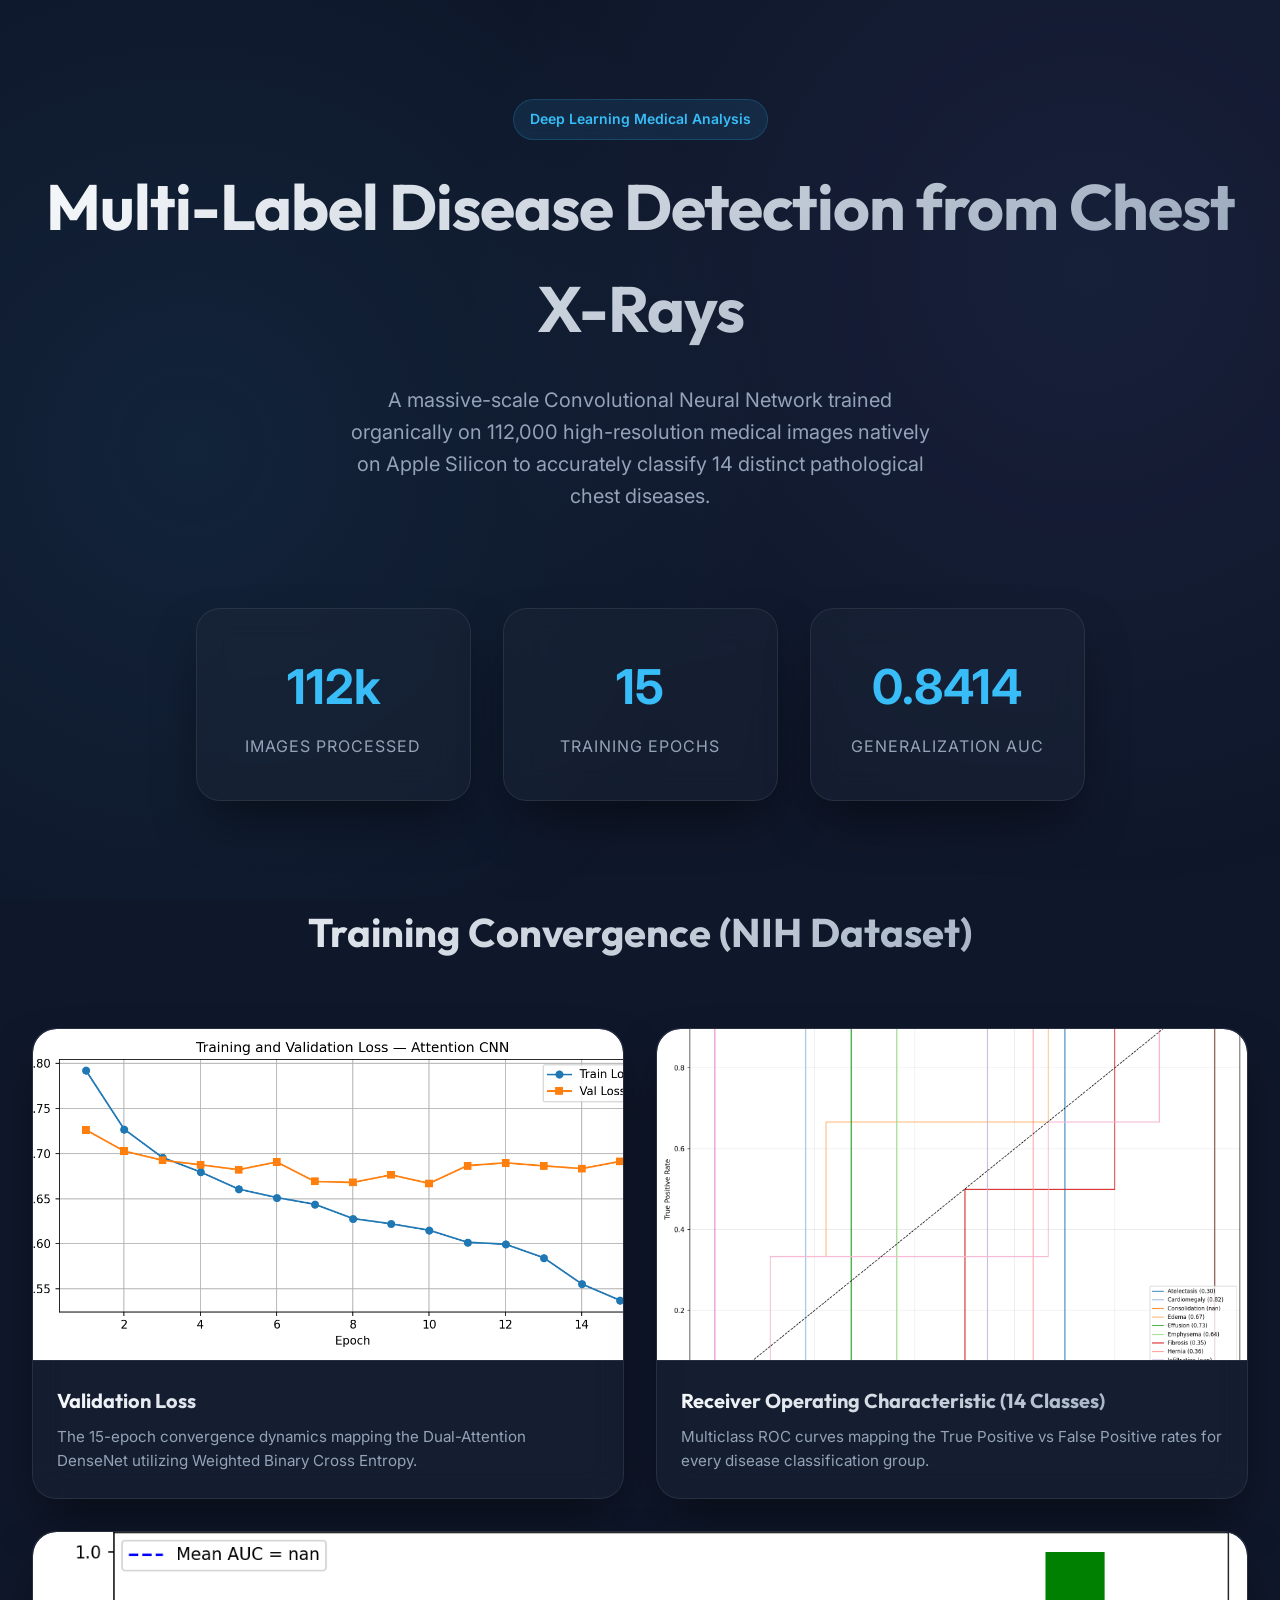
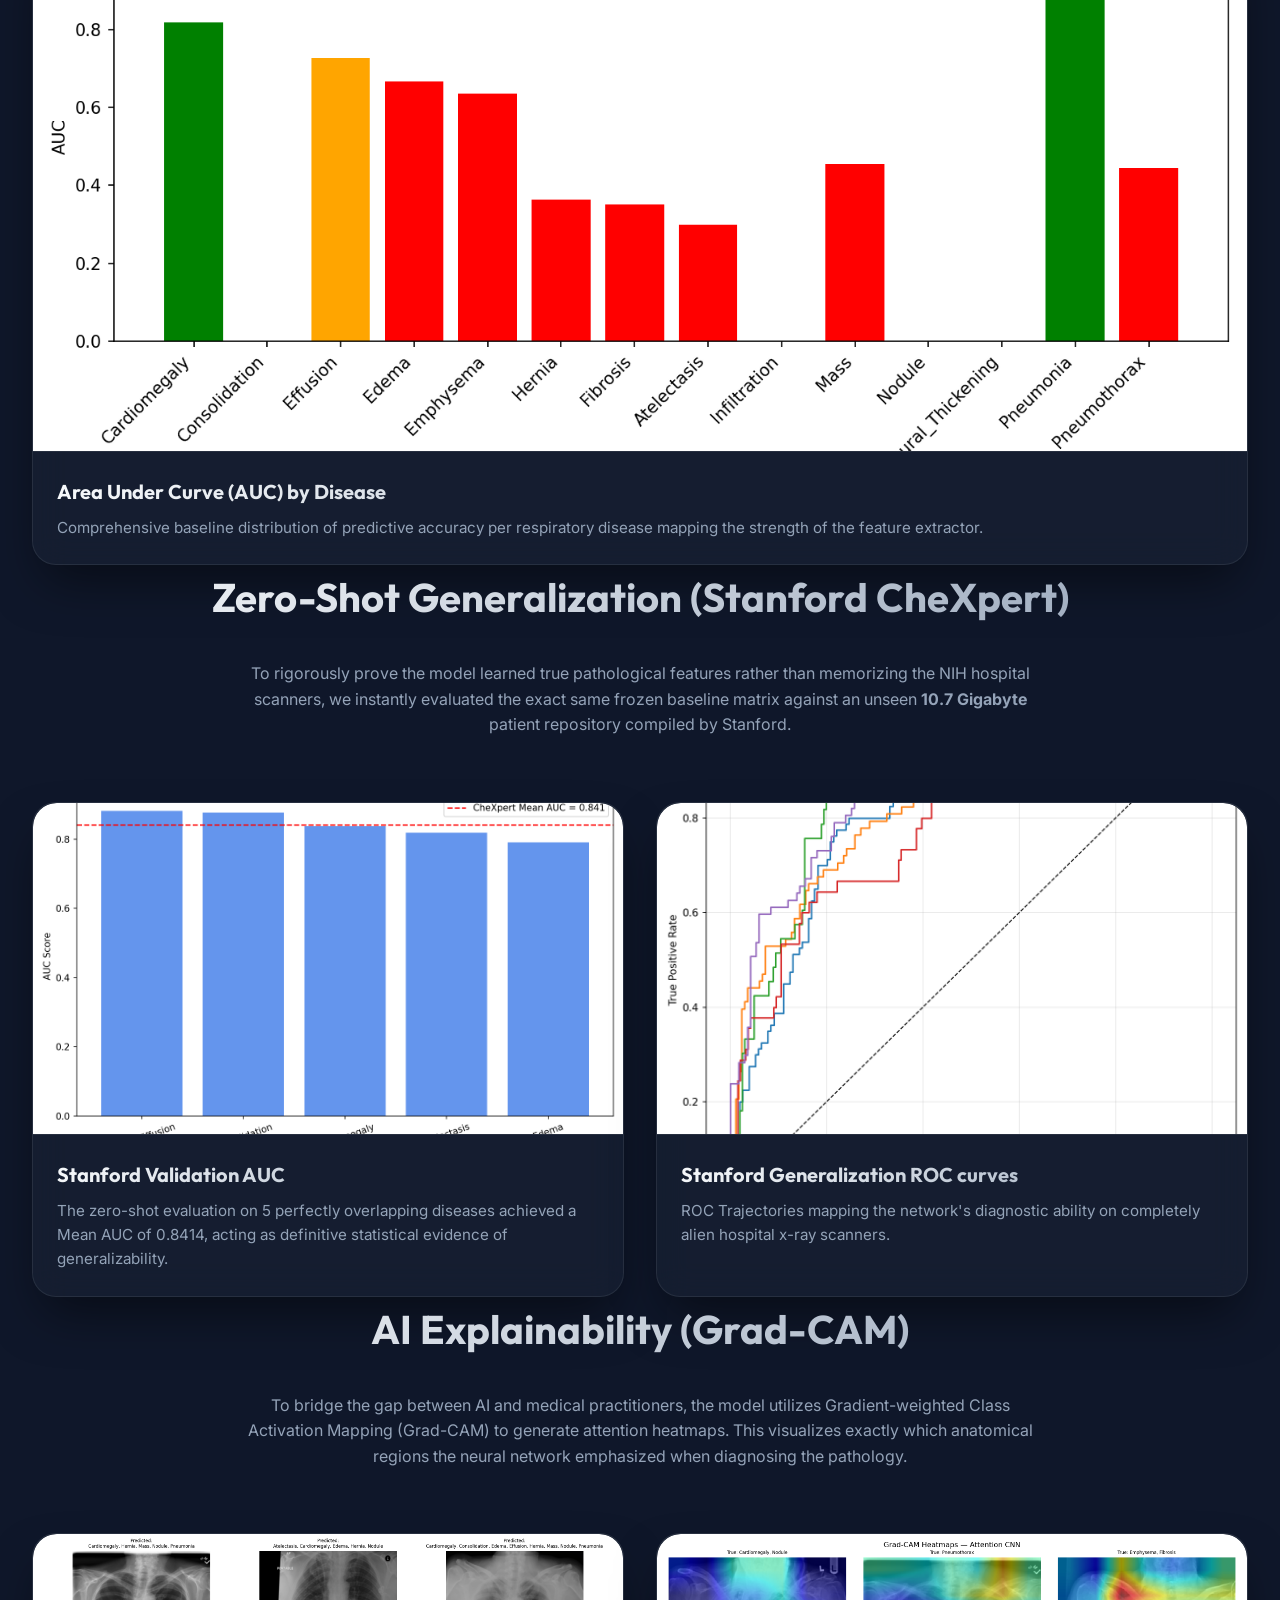
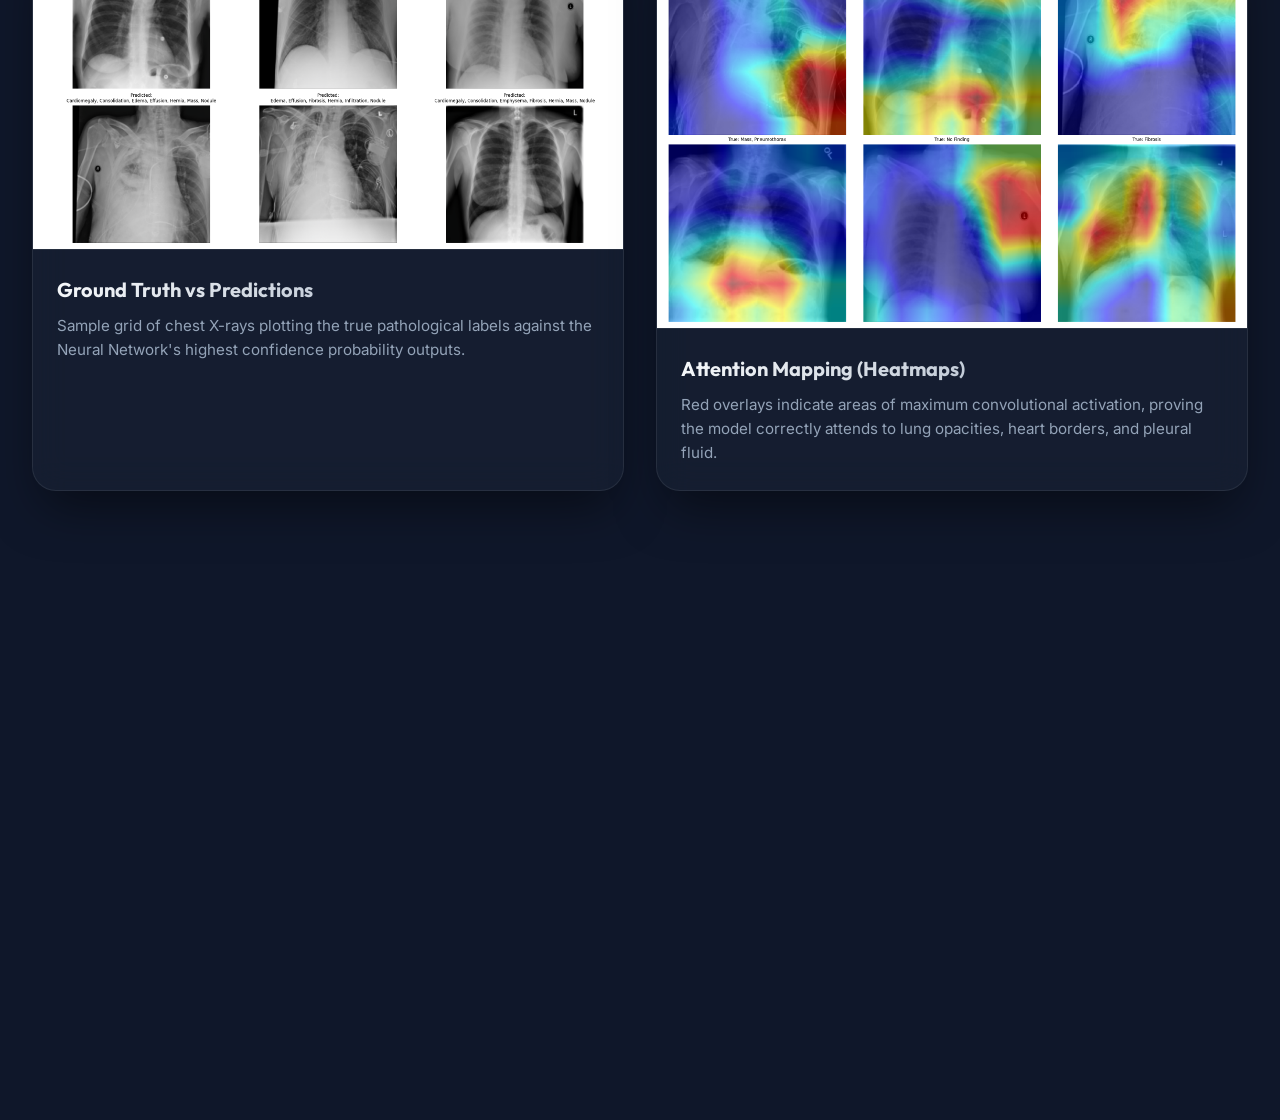
==== index.html @ 3bde99b2 "Deploy: Flask Backend with Dynamic Attention Guided Grad-CAM UI" ====
<!DOCTYPE html>
<html lang="en">
<head>
    <meta charset="UTF-8">
    <meta name="viewport" content="width=device-width, initial-scale=1.0">
    <title>Multi-Label Disease Detection</title>
    <link href="https://fonts.googleapis.com/css2?family=Inter:wght@400;500;600&family=Outfit:wght@400;700;800&display=swap" rel="stylesheet">
    <link rel="stylesheet" href="styles.css">
</head>
<body>
    <div class="bg-mesh"></div>

    <header class="container reveal">
        <div class="badge">Deep Learning Medical Analysis</div>
        <h1>Multi-Label Disease Detection from Chest X-Rays</h1>
        <p>A massive-scale Convolutional Neural Network trained organically on 112,000 high-resolution medical images natively on Apple Silicon to accurately classify 14 distinct pathological chest diseases.</p>
        
        <div class="grid cols-3" style="margin-top: 3rem;">
            <div class="glass-card stat-box reveal header-card">
                <div class="stat-value">112k</div>
                <div class="stat-label">Images Processed</div>
            </div>
            <div class="glass-card stat-box reveal header-card">
                <div class="stat-value">15</div>
                <div class="stat-label">Training Epochs</div>
            </div>
            <div class="glass-card stat-box reveal header-card">
                <div class="stat-value">0.8414</div>
                <div class="stat-label">Generalization AUC</div>
            </div>
        </div>
    </header>

    <section class="container" id="metrics">
        <h2 class="section-title reveal">Training Convergence (NIH Dataset)</h2>
        <div class="grid cols-2">
            <div class="glass-card visual-card reveal">
                <img src="assets/training_curve.png" alt="Training Curve" class="visual-image">
                <div class="visual-info">
                    <h3>Validation Loss</h3>
                    <p>The 15-epoch convergence dynamics mapping the Dual-Attention DenseNet utilizing Weighted Binary Cross Entropy.</p>
                </div>
            </div>
            <div class="glass-card visual-card reveal">
                <img src="assets/roc_curves.png" alt="ROC Curves" class="visual-image">
                <div class="visual-info">
                    <h3>Receiver Operating Characteristic (14 Classes)</h3>
                    <p>Multiclass ROC curves mapping the True Positive vs False Positive rates for every disease classification group.</p>
                </div>
            </div>
            <div class="glass-card visual-card reveal" style="grid-column: 1 / -1;">
                <img src="assets/auc_bar.png" alt="AUC Bar Chart" class="visual-image" style="aspect-ratio: 21/9;">
                <div class="visual-info">
                    <h3>Area Under Curve (AUC) by Disease</h3>
                    <p>Comprehensive baseline distribution of predictive accuracy per respiratory disease mapping the strength of the feature extractor.</p>
                </div>
            </div>
        </div>
    </section>

    <section class="container" id="generalization">
        <h2 class="section-title reveal">Zero-Shot Generalization (Stanford CheXpert)</h2>
        <p class="reveal" style="text-align: center; max-width: 800px; margin: -2rem auto 4rem; color: var(--text-secondary);">
            To rigorously prove the model learned true pathological features rather than memorizing the NIH hospital scanners, we instantly evaluated the exact same frozen baseline matrix against an unseen <strong>10.7 Gigabyte</strong> patient repository compiled by Stanford.
        </p>

        <div class="grid cols-2">
            <div class="glass-card visual-card reveal">
                <img src="assets/chexpert_generalization_auc.png" alt="CheXpert AUC" class="visual-image">
                <div class="visual-info">
                    <h3>Stanford Validation AUC</h3>
                    <p>The zero-shot evaluation on 5 perfectly overlapping diseases achieved a Mean AUC of 0.8414, acting as definitive statistical evidence of generalizability.</p>
                </div>
            </div>
            <div class="glass-card visual-card reveal">
                <img src="assets/chexpert_roc_curves.png" alt="CheXpert ROC" class="visual-image">
                <div class="visual-info">
                    <h3>Stanford Generalization ROC curves</h3>
                    <p>ROC Trajectories mapping the network's diagnostic ability on completely alien hospital x-ray scanners.</p>
                </div>
            </div>
        </div>
    </section>

    <section class="container" id="explainability">
        <h2 class="section-title reveal">AI Explainability (Grad-CAM)</h2>
        <p class="reveal" style="text-align: center; max-width: 800px; margin: -2rem auto 4rem; color: var(--text-secondary);">
            To bridge the gap between AI and medical practitioners, the model utilizes Gradient-weighted Class Activation Mapping (Grad-CAM) to generate attention heatmaps. This visualizes exactly which anatomical regions the neural network emphasized when diagnosing the pathology.
        </p>

        <div class="grid cols-2">
            <div class="glass-card visual-card tall reveal">
                <img src="assets/sample_predictions.png" alt="Sample Predictions" class="visual-image">
                <div class="visual-info">
                    <h3>Ground Truth vs Predictions</h3>
                    <p>Sample grid of chest X-rays plotting the true pathological labels against the Neural Network's highest confidence probability outputs.</p>
                </div>
            </div>
            <div class="glass-card visual-card tall reveal">
                <img src="assets/gradcam.png" alt="Grad-CAM Output" class="visual-image">
                <div class="visual-info">
                    <h3>Attention Mapping (Heatmaps)</h3>
                    <p>Red overlays indicate areas of maximum convolutional activation, proving the model correctly attends to lung opacities, heart borders, and pleural fluid.</p>
                </div>
            </div>
        </div>

        <div class="grid cols-1" style="margin-top: 2rem;">
            <div class="glass-card visual-card reveal" style="display: flex; flex-direction: column; align-items: center; padding: 2.5rem; text-align: center;">
                <h3 style="font-size: 1.5rem; margin-bottom: 1rem; color: var(--accent-blue);">Interactive: Dynamic AI Diagnosis</h3>
                <p style="color: var(--text-secondary); max-width: 600px; margin-bottom: 2rem;">Click below to securely pick a random unseen patient image from the chest X-ray repository and run an instant inference via the Dual Attention DenseNet architecture in the background.</p>
                
                <button id="generateBtn" style="background: linear-gradient(135deg, var(--accent-blue), var(--accent-purple)); color: white; border: none; padding: 1rem 2rem; font-size: 1.1rem; font-weight: 600; border-radius: 999px; cursor: pointer; transition: transform 0.2s, box-shadow 0.2s; box-shadow: 0 10px 25px -5px rgba(56, 189, 248, 0.4); margin-bottom: 2.5rem;">
                    Generate Random Grad-CAM
                </button>
                
                <div id="loadingIndicator" style="display: none; align-items: center; gap: 0.5rem; color: var(--accent-blue); margin-bottom: 2rem;">
                    <svg width="24" height="24" viewBox="0 0 24 24" fill="none" stroke="currentColor" stroke-width="2" stroke-linecap="round" stroke-linejoin="round" style="animation: spin 1s linear infinite;"><path d="M21 12a9 9 0 1 1-6.219-8.56"></path></svg>
                    <span>Running Neural Network Inference...</span>
                </div>

                <div id="dynamicResult" style="display: none; width: 100%; max-width: 500px;">
                    <img id="dynamicImage" src="" alt="Dynamically Generated Grad-CAM" class="visual-image" style="border-radius: 12px; border: 1px solid var(--card-border);">
                    <div style="margin-top: 1.5rem; background: rgba(0,0,0,0.2); padding: 1rem; border-radius: 12px; border: 1px solid var(--card-border);">
                        <p style="font-size: 0.9rem; color: var(--text-secondary); margin-bottom: 0.5rem;"><strong>True Pathologies:</strong> <span id="trueLabels" style="color: white;"></span></p>
                        <p style="font-size: 0.9rem; color: var(--text-secondary);"><strong>AI Prediction:</strong> <span id="predLabels" style="color: var(--accent-blue); font-weight: bold;"></span></p>
                    </div>
                </div>
            </div>
        </div>
    </section>

    <style>
        @keyframes spin { 100% { transform: rotate(360deg); } }
        #generateBtn:hover { transform: translateY(-3px); box-shadow: 0 15px 30px -5px rgba(56, 189, 248, 0.5); }
        #generateBtn:active { transform: translateY(0); }
        #generateBtn:disabled { opacity: 0.7; cursor: not-allowed; transform: translateY(0); }
    </style>

    <footer class="container reveal" style="text-align: center; padding: 4rem 0; border-top: 1px solid var(--card-border); margin-top: 4rem;">
        <p style="color: var(--text-secondary);">Designed intelligently for the NIH Chest X-ray Dataset</p>
    </footer>

    <script src="app.js"></script>
</body>
</html>
---- styles.css ----
:root {
    --bg-dark: #0f172a;
    --card-bg: rgba(30, 41, 59, 0.4);
    --card-border: rgba(255, 255, 255, 0.08);
    --text-primary: #f8fafc;
    --text-secondary: #94a3b8;
    --accent-blue: #38bdf8;
    --accent-purple: #818cf8;
}

* {
    margin: 0;
    padding: 0;
    box-sizing: border-box;
}

body {
    font-family: 'Inter', 'Outfit', sans-serif;
    background-color: var(--bg-dark);
    color: var(--text-primary);
    line-height: 1.6;
    overflow-x: hidden;
    position: relative;
    scroll-behavior: smooth;
}

/* Animated Gradient Background */
.bg-mesh {
    position: fixed;
    top: 0;
    left: 0;
    width: 100vw;
    height: 100vh;
    z-index: -1;
    background: radial-gradient(circle at 15% 50%, rgba(56, 189, 248, 0.08), transparent 50%),
                radial-gradient(circle at 85% 30%, rgba(129, 140, 248, 0.08), transparent 50%);
    animation: pulseBg 15s ease-in-out infinite alternate;
}

@keyframes pulseBg {
    0% { transform: scale(1); }
    100% { transform: scale(1.1); }
}

/* Typography */
h1, h2, h3 {
    font-family: 'Outfit', sans-serif;
    font-weight: 700;
    background: linear-gradient(135deg, var(--text-primary), var(--text-secondary));
    -webkit-background-clip: text;
    -webkit-text-fill-color: transparent;
}

/* Layout */
.container {
    max-width: 1280px;
    margin: 0 auto;
    padding: 0 2rem;
}

header {
    min-height: 100vh;
    display: flex;
    flex-direction: column;
    justify-content: center;
    align-items: center;
    text-align: center;
    padding: 6rem 1rem;
}

header h1 {
    font-size: 4rem;
    margin-bottom: 1.5rem;
    letter-spacing: -1px;
}

header p {
    font-size: 1.25rem;
    color: var(--text-secondary);
    max-width: 600px;
    margin: 0 auto 3rem;
}

/* Glassmorphism Cards */
.glass-card {
    background: var(--card-bg);
    backdrop-filter: blur(16px);
    -webkit-backdrop-filter: blur(16px);
    border: 1px solid var(--card-border);
    border-radius: 24px;
    padding: 2.5rem;
    position: relative;
    overflow: hidden;
    box-shadow: 0 25px 50px -12px rgba(0, 0, 0, 0.5);
    transition: transform 0.4s cubic-bezier(0.175, 0.885, 0.32, 1.275), box-shadow 0.4s ease;
}

.glass-card:hover {
    transform: translateY(-8px);
    box-shadow: 0 35px 60px -15px rgba(56, 189, 248, 0.15);
    border: 1px solid rgba(129, 140, 248, 0.3);
}

/* Sections */
section {
    padding: 6rem 0;
}

.section-title {
    font-size: 2.5rem;
    text-align: center;
    margin-bottom: 4rem;
}

.grid {
    display: grid;
    gap: 2rem;
}

.grid.cols-2 { grid-template-columns: repeat(2, 1fr); }
.grid.cols-3 { grid-template-columns: repeat(3, 1fr); }

@media (max-width: 768px) {
    .grid.cols-2, .grid.cols-3 { grid-template-columns: 1fr; }
    header h1 { font-size: 2.5rem; }
}

/* Stats Highlights */
.stat-box {
    text-align: center;
}

.stat-value {
    font-size: 3rem;
    font-weight: bold;
    color: var(--accent-blue);
    margin-bottom: 0.5rem;
}

.stat-label {
    font-size: 1rem;
    color: var(--text-secondary);
    text-transform: uppercase;
    letter-spacing: 1px;
}

/* Image Visualizations */
.visual-card {
    padding: 0;
    overflow: hidden;
}

.visual-image {
    width: 100%;
    height: auto;
    display: block;
    aspect-ratio: 16/9;
    object-fit: cover;
    border-radius: 24px 24px 0 0;
    border-bottom: 1px solid var(--card-border);
}

.visual-card.tall .visual-image {
    aspect-ratio: auto;
}

.visual-info {
    padding: 1.5rem;
}

.visual-info h3 {
    font-size: 1.25rem;
    margin-bottom: 0.5rem;
}

.visual-info p {
    color: var(--text-secondary);
    font-size: 0.95rem;
}

/* Scroll Animations */
.reveal {
    opacity: 0;
    transform: translateY(40px);
    transition: opacity 0.8s cubic-bezier(0.5, 0, 0, 1), transform 0.8s cubic-bezier(0.5, 0, 0, 1);
}

.reveal.active {
    opacity: 1;
    transform: translateY(0);
}

/* Feature Badge */
.badge {
    display: inline-block;
    padding: 0.5rem 1rem;
    border-radius: 999px;
    background: rgba(56, 189, 248, 0.1);
    color: var(--accent-blue);
    font-size: 0.875rem;
    font-weight: 600;
    border: 1px solid rgba(56, 189, 248, 0.2);
    margin-bottom: 1rem;
    backdrop-filter: blur(8px);
}
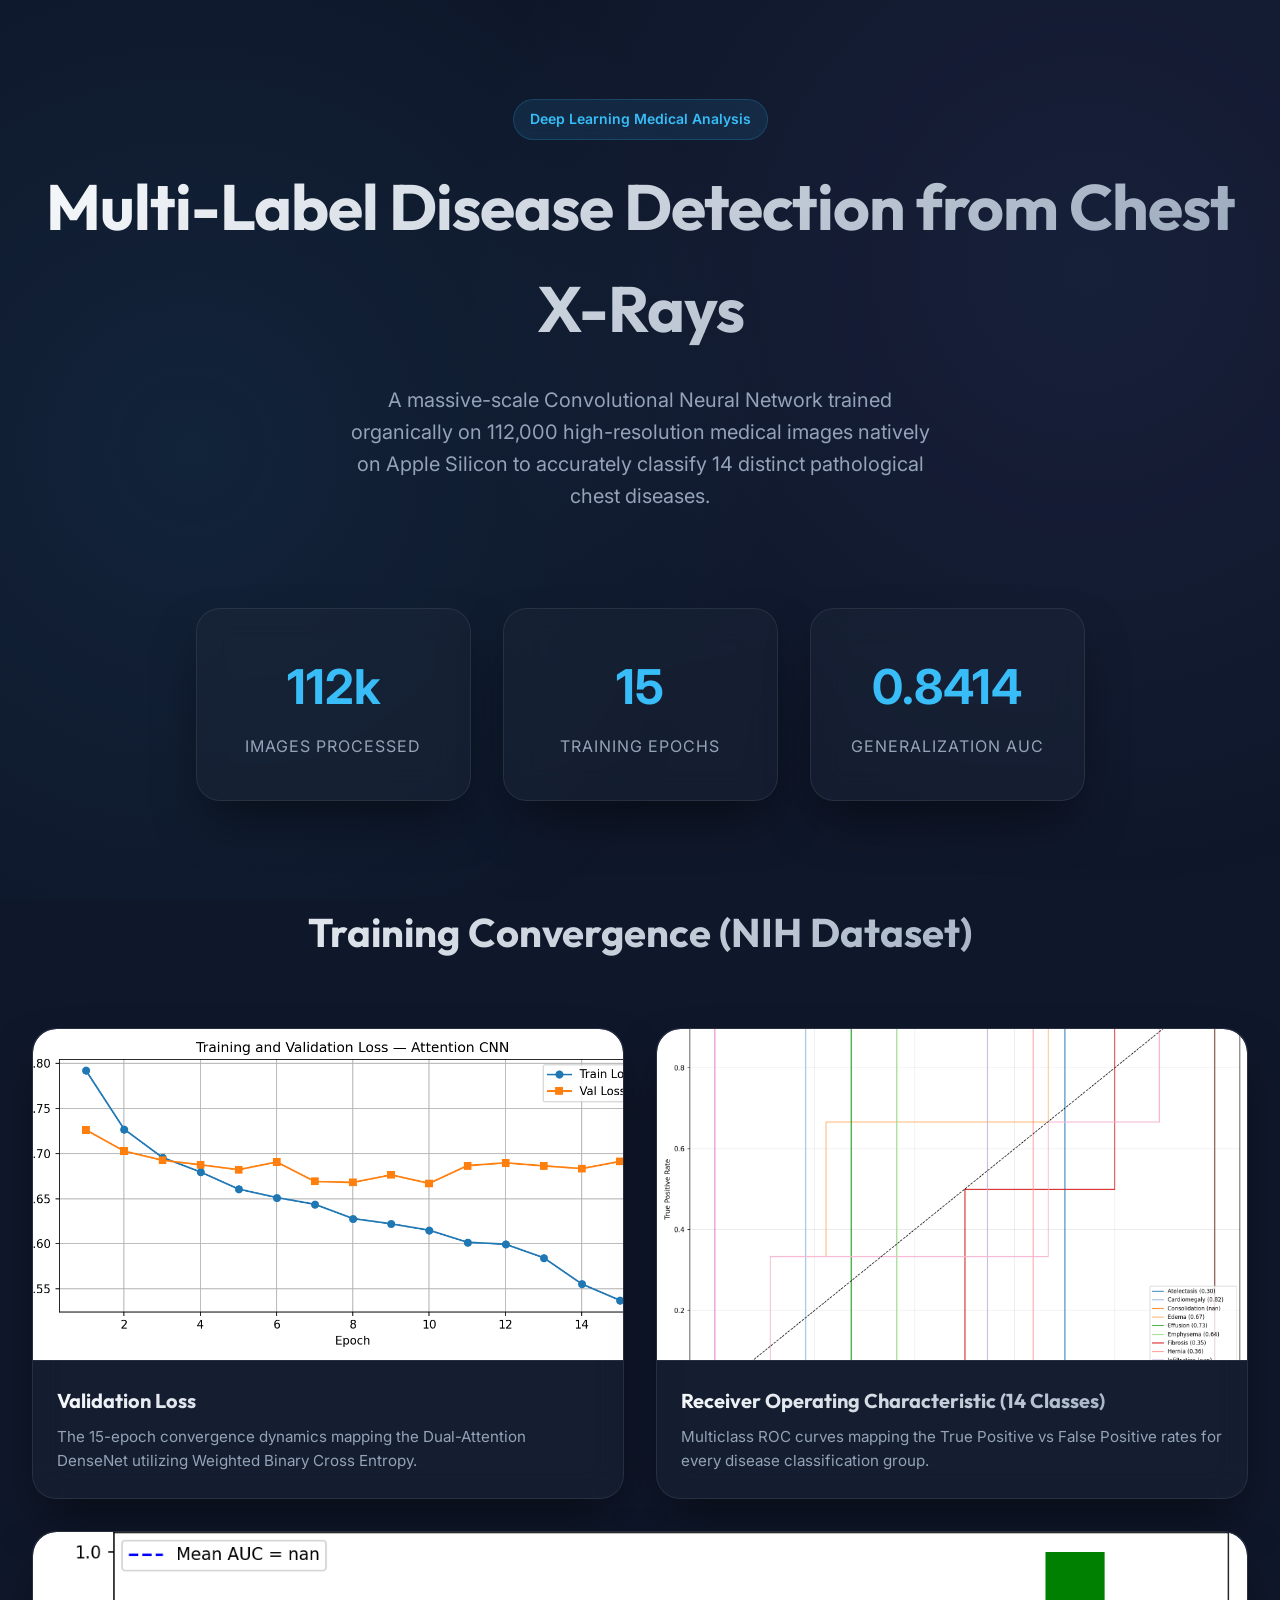
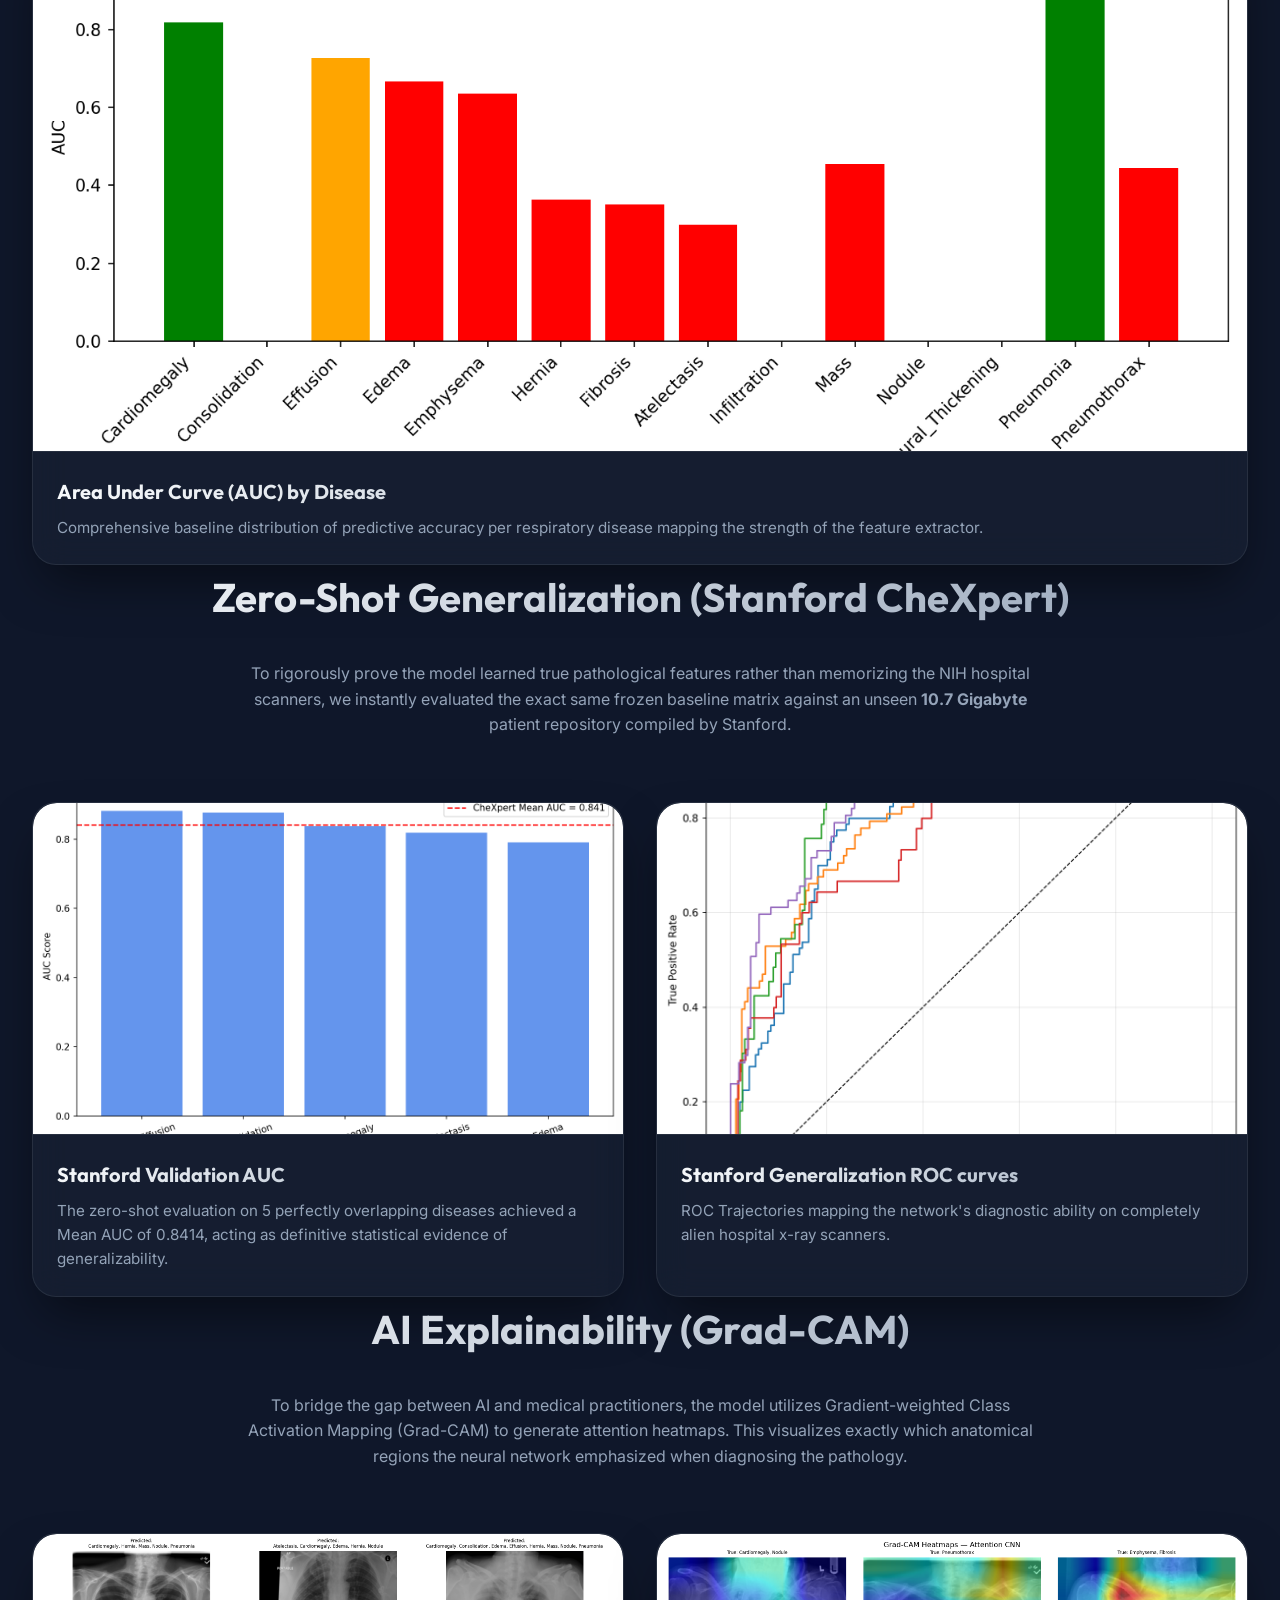
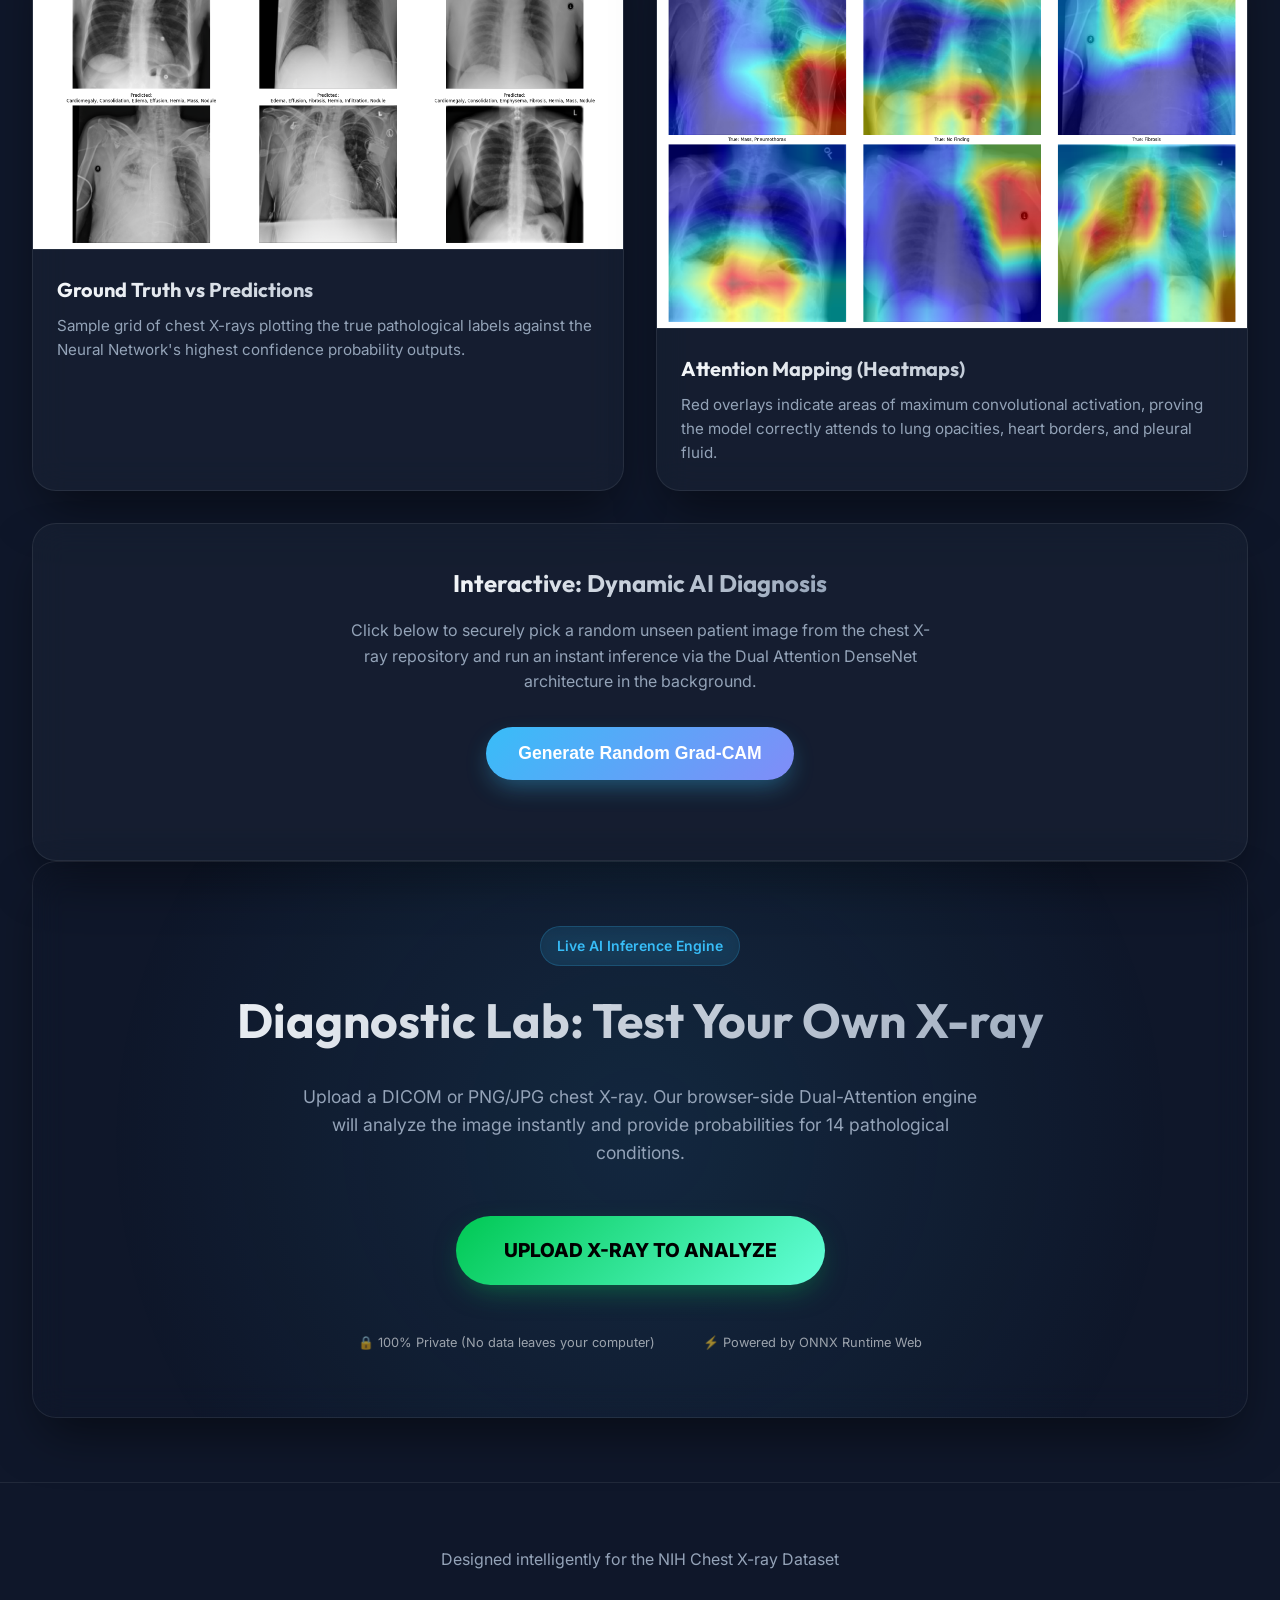
==== commit 095b5d78: "feat: Add high-performance browser-side AI inference for real-time X-ray analysis" ====
--- a/index.html
+++ b/index.html
@@ -6,6 +6,7 @@
     <title>Multi-Label Disease Detection</title>
     <link href="https://fonts.googleapis.com/css2?family=Inter:wght@400;500;600&family=Outfit:wght@400;700;800&display=swap" rel="stylesheet">
     <link rel="stylesheet" href="styles.css">
+    <script src="https://cdn.jsdelivr.net/npm/onnxruntime-web/dist/ort.min.js"></script>
 </head>
 <body>
     <div class="bg-mesh"></div>
@@ -130,7 +131,53 @@
         </div>
     </section>
 
+    <section class="container" id="live-lab">
+        <div class="glass-card reveal" style="padding: 4rem; text-align: center; background: radial-gradient(circle at 50% 50%, rgba(56, 189, 248, 0.1), transparent 80%);">
+            <div class="badge">Live AI Inference Engine</div>
+            <h2 style="font-size: 3rem; margin-bottom: 1.5rem;">Diagnostic Lab: Test Your Own X-ray</h2>
+            <p style="color: var(--text-secondary); max-width: 700px; margin: 0 auto 3rem; font-size: 1.1rem;">
+                Upload a DICOM or PNG/JPG chest X-ray. Our browser-side Dual-Attention engine will analyze the image instantly and provide probabilities for 14 pathological conditions.
+            </p>
+            
+            <div class="upload-container" style="margin-bottom: 3rem;">
+                <input type="file" id="xrayUpload" accept="image/*" style="display: none;">
+                <label for="xrayUpload" class="btn-primary" style="background: linear-gradient(135deg, #00c853, #64ffda); color: #000; border: none; padding: 1.2rem 3rem; font-size: 1.2rem; font-weight: 800; border-radius: 999px; cursor: pointer; transition: transform 0.3s; box-shadow: 0 10px 30px -10px rgba(0, 200, 83, 0.5); display: inline-block;">
+                    UPLOAD X-RAY TO ANALYZE
+                </label>
+            </div>
+
+            <div id="aiLoading" style="display: none; flex-direction: column; align-items: center; gap: 1rem; margin-bottom: 2rem;">
+                <svg width="40" height="40" viewBox="0 0 24 24" fill="none" stroke="var(--accent-blue)" stroke-width="2" stroke-linecap="round" stroke-linejoin="round" style="animation: spin 1s linear infinite;"><path d="M21 12a9 9 0 1 1-6.219-8.56"></path></svg>
+                <div style="color: var(--accent-blue); font-weight: 600;">AI Engine Processing (In-Browser)...</div>
+            </div>
+
+            <div id="aiResults" style="display: none; width: 100%; max-width: 800px; margin: 0 auto; text-align: left; background: rgba(0,0,0,0.2); padding: 2.5rem; border-radius: 24px; border: 1px solid var(--card-border);">
+                <div class="grid cols-2" style="gap: 2rem; align-items: start;">
+                    <div style="border-radius: 12px; overflow: hidden; border: 1px solid var(--card-border);">
+                        <img id="previewImage" src="" alt="Analyzed X-ray" style="width: 100%; height: auto; display: block;">
+                    </div>
+                    <div>
+                        <h3 style="margin-bottom: 1.5rem; color: #fff;">Diagnostic Findings</h3>
+                        <div id="findingBars" style="display: flex; flex-direction: column; gap: 1rem;">
+                            <!-- Progress bars will be injected here -->
+                        </div>
+                    </div>
+                </div>
+            </div>
+            
+            <div style="margin-top: 3rem; display: flex; justify-content: center; gap: 3rem; opacity: 0.6;">
+                <div style="font-size: 0.8rem;">🔒 100% Private (No data leaves your computer)</div>
+                <div style="font-size: 0.8rem;">⚡ Powered by ONNX Runtime Web</div>
+            </div>
+        </div>
+    </section>
+
     <style>
+        .btn-primary:hover { transform: translateY(-3px); box-shadow: 0 15px 40px -10px rgba(0, 200, 83, 0.7); }
+        .finding-row { margin-bottom: 0.5rem; }
+        .finding-label { font-size: 0.85rem; color: var(--text-secondary); display: flex; justify-content: space-between; margin-bottom: 4px; }
+        .progress-bg { width: 100%; height: 8px; background: rgba(255,255,255,0.05); border-radius: 4px; overflow: hidden; }
+        .progress-fill { height: 100%; border-radius: 4px; transition: width 0.6s ease-out; }
         @keyframes spin { 100% { transform: rotate(360deg); } }
         #generateBtn:hover { transform: translateY(-3px); box-shadow: 0 15px 30px -5px rgba(56, 189, 248, 0.5); }
         #generateBtn:active { transform: translateY(0); }
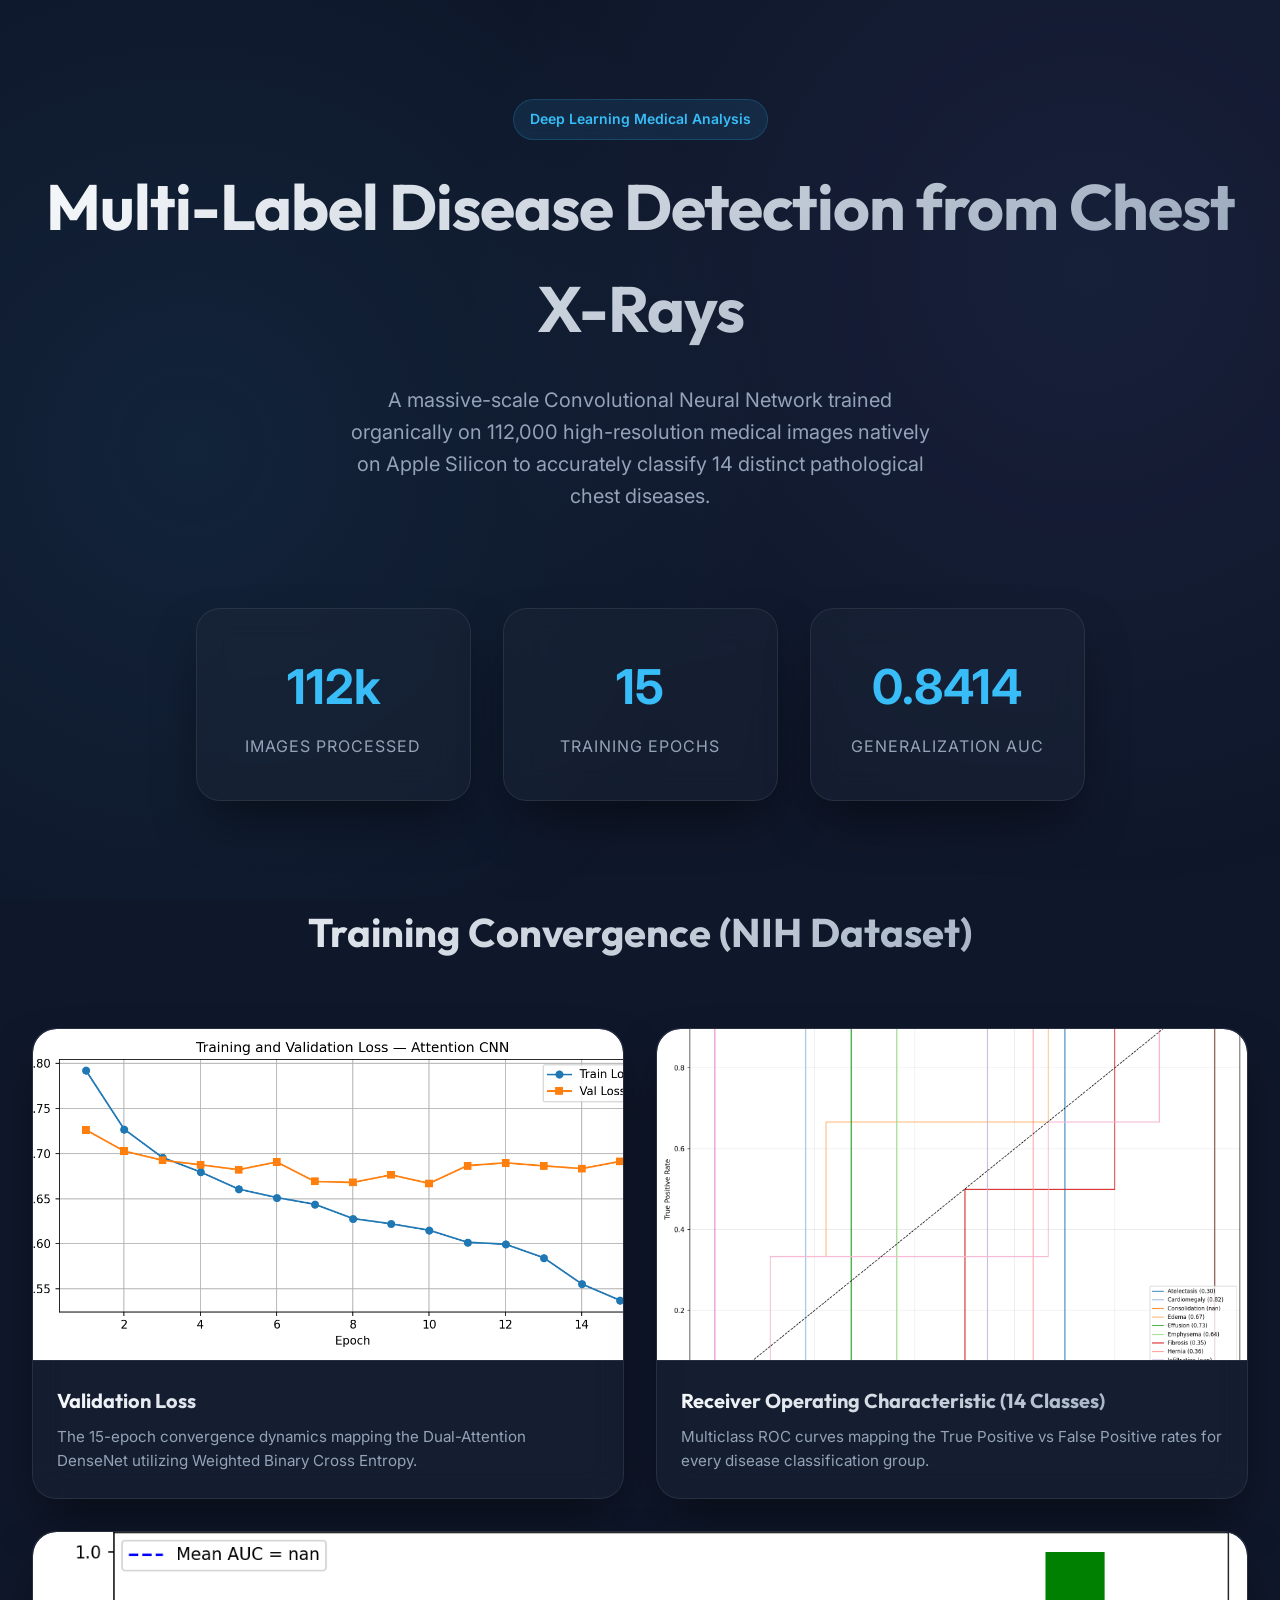
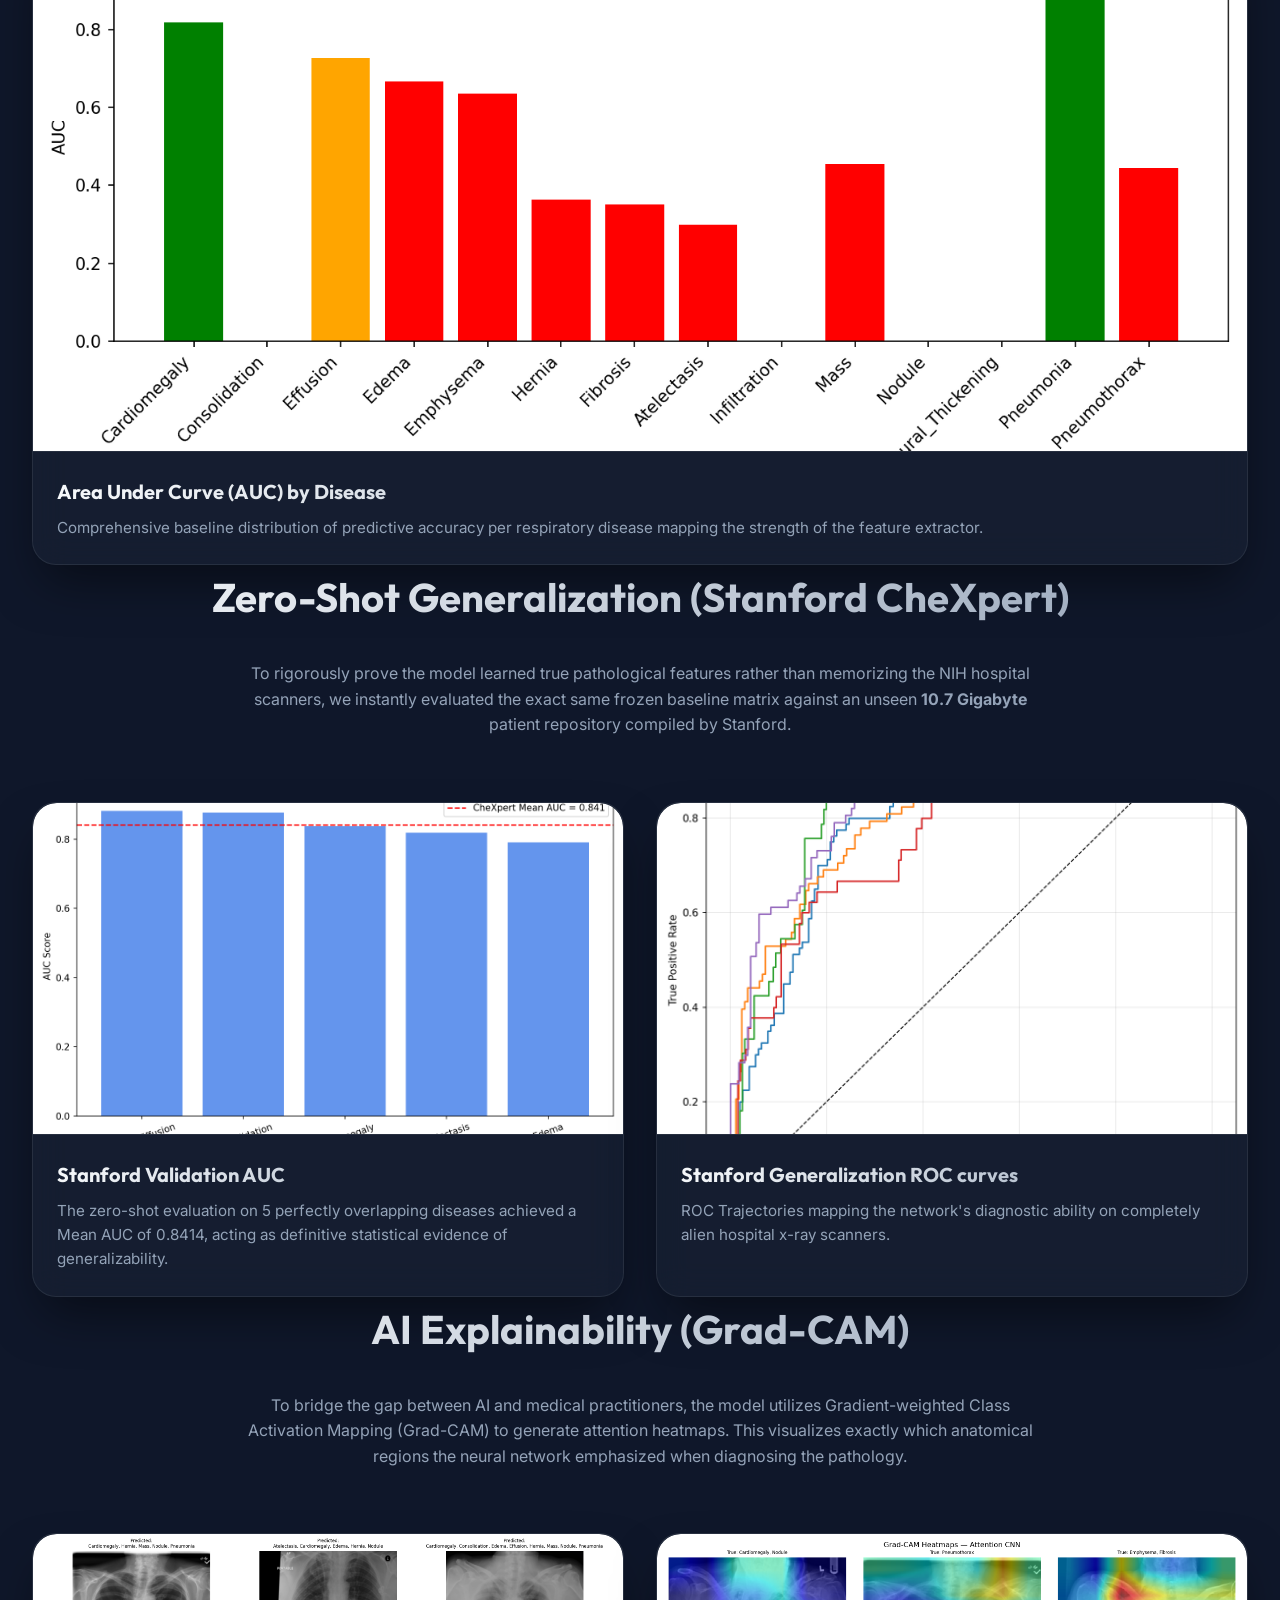
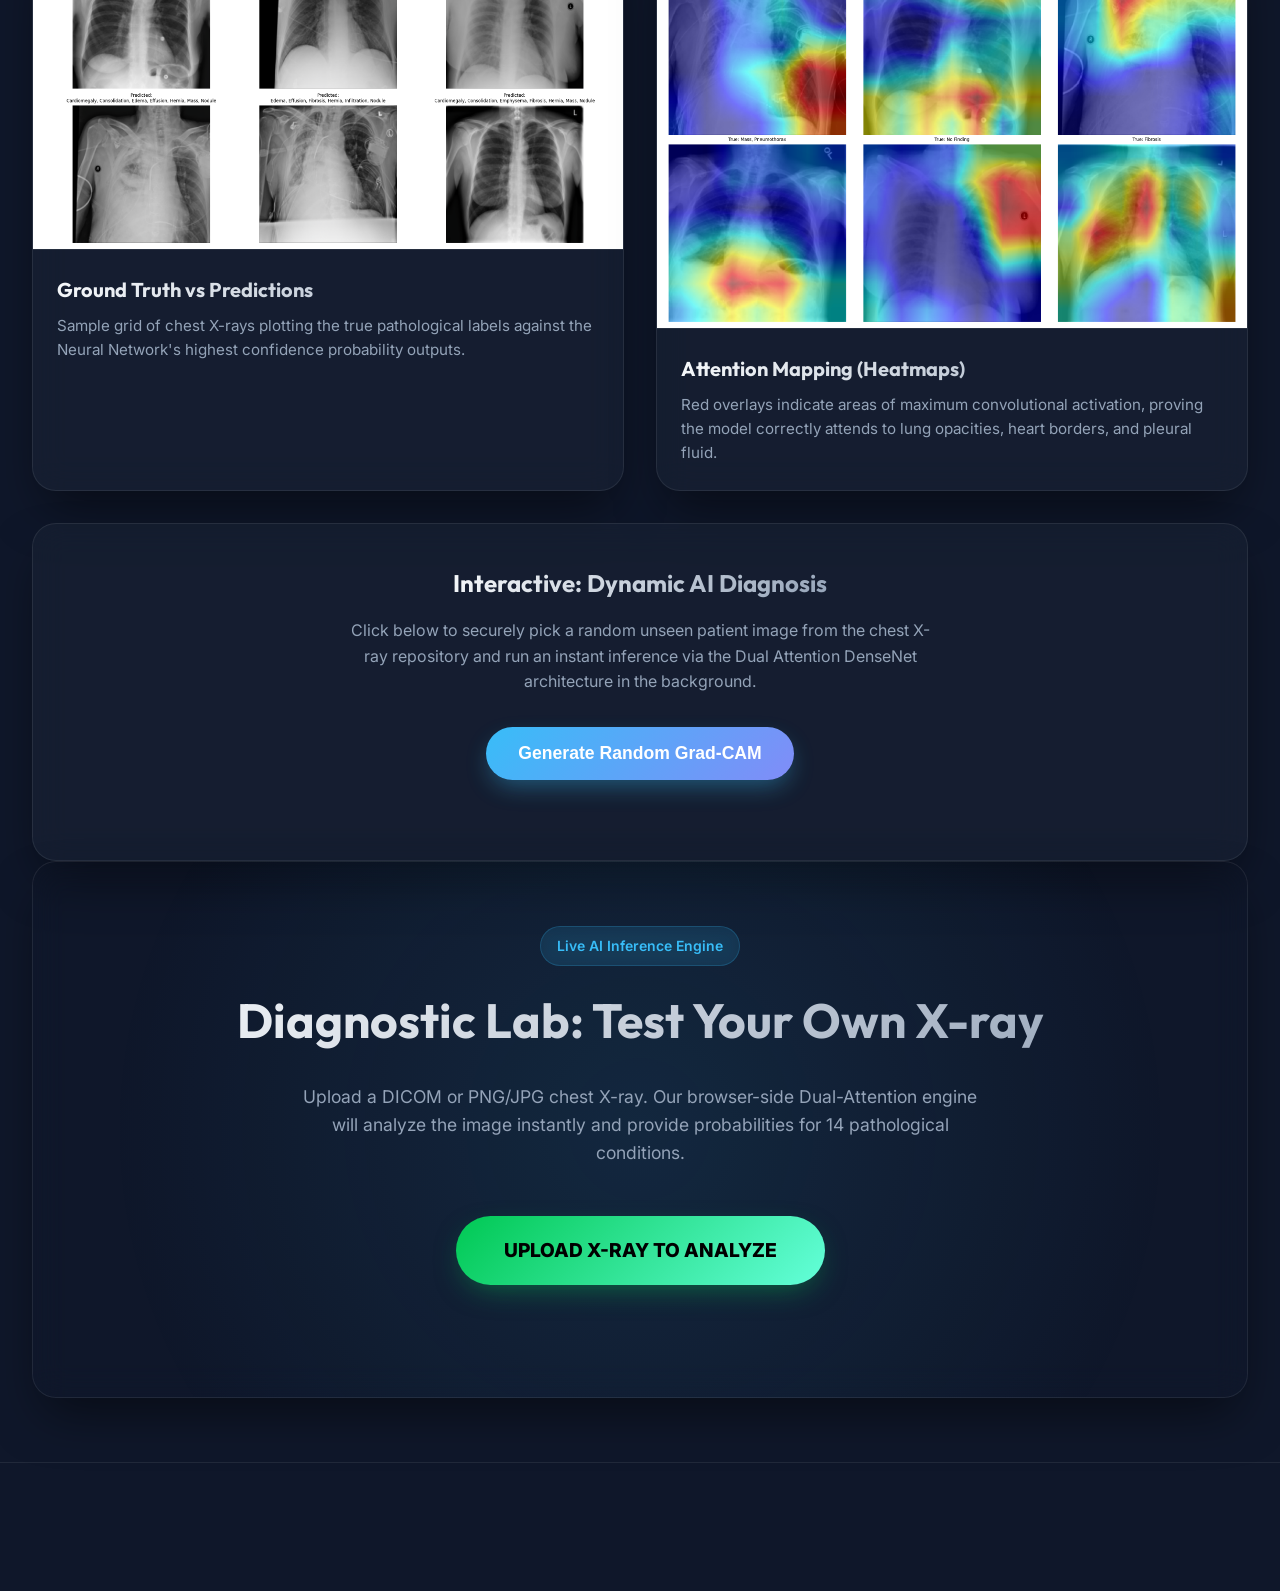
==== commit 7669f987: "style: Remove privacy and attribution info as requested" ====
--- a/index.html
+++ b/index.html
@@ -165,10 +165,6 @@
                 </div>
             </div>
             
-            <div style="margin-top: 3rem; display: flex; justify-content: center; gap: 3rem; opacity: 0.6;">
-                <div style="font-size: 0.8rem;">🔒 100% Private (No data leaves your computer)</div>
-                <div style="font-size: 0.8rem;">⚡ Powered by ONNX Runtime Web</div>
-            </div>
         </div>
     </section>
 
@@ -185,7 +181,6 @@
     </style>
 
     <footer class="container reveal" style="text-align: center; padding: 4rem 0; border-top: 1px solid var(--card-border); margin-top: 4rem;">
-        <p style="color: var(--text-secondary);">Designed intelligently for the NIH Chest X-ray Dataset</p>
     </footer>
 
     <script src="app.js"></script>
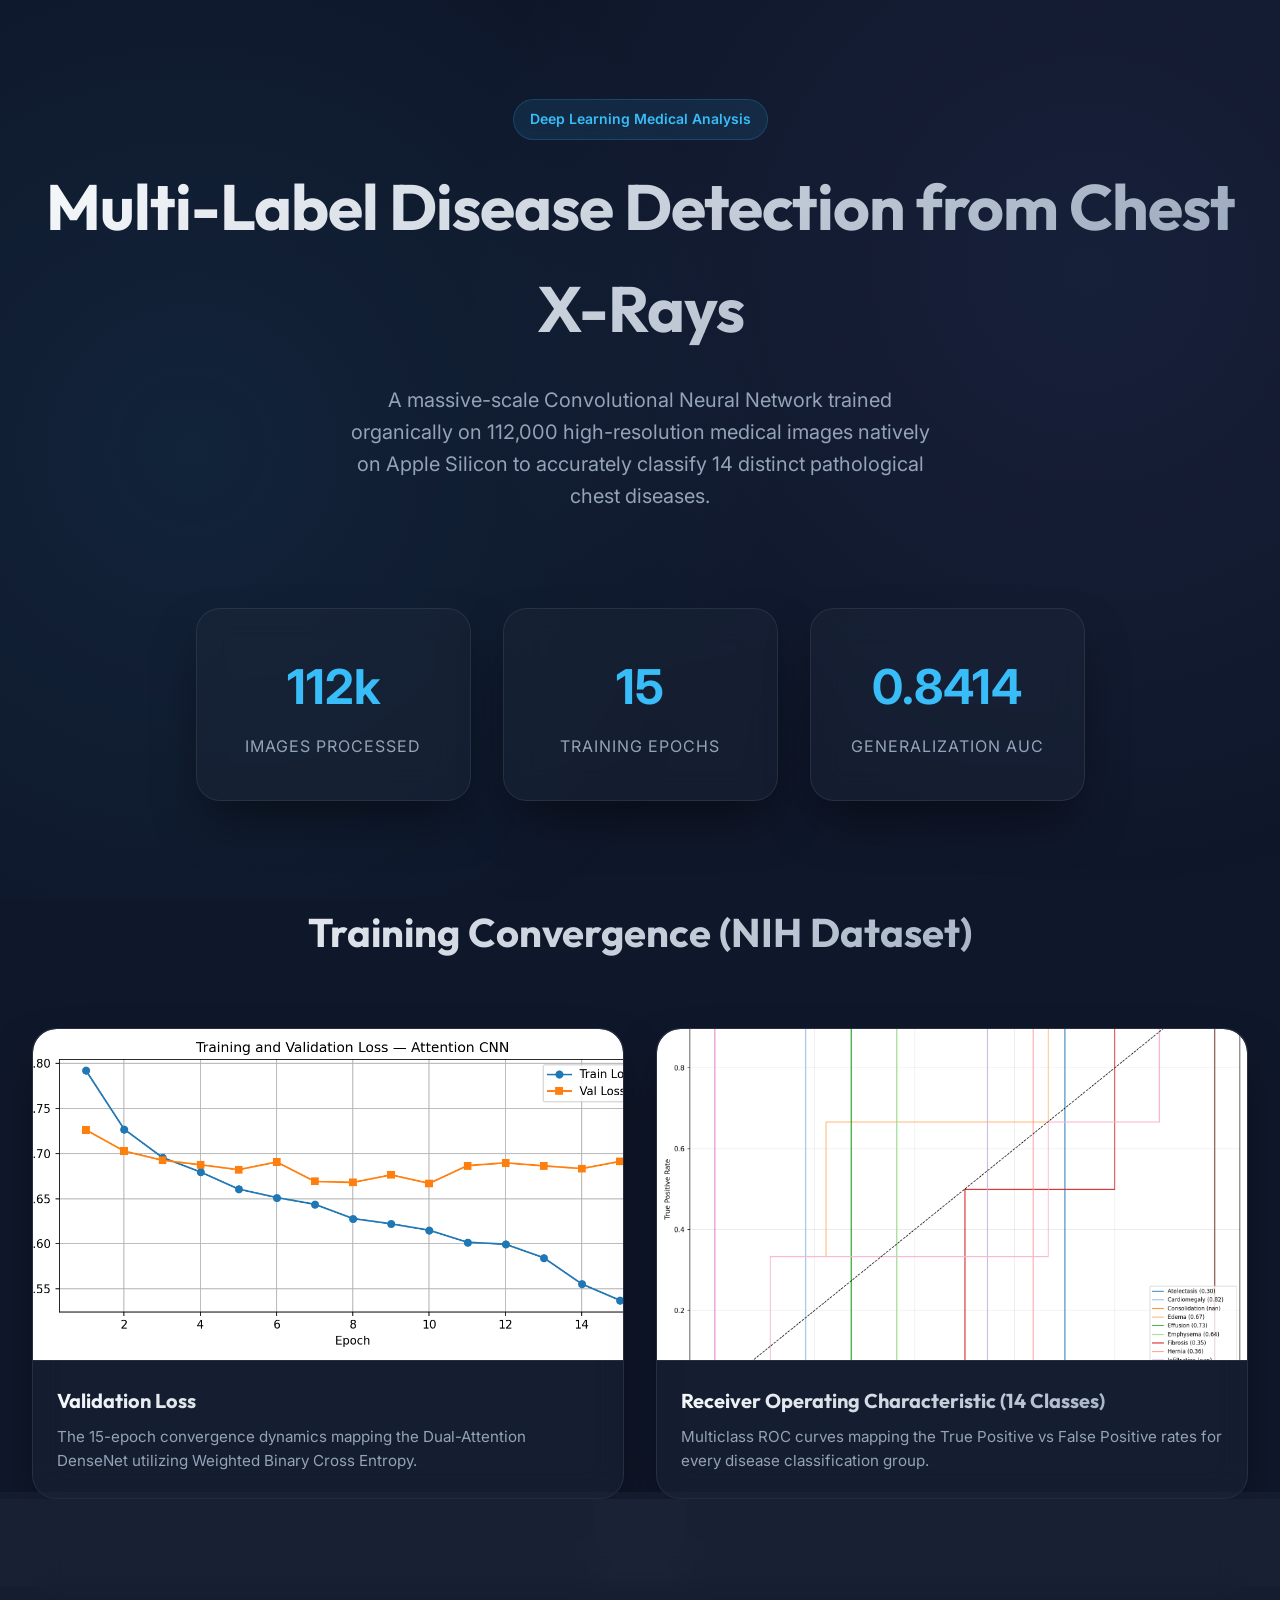
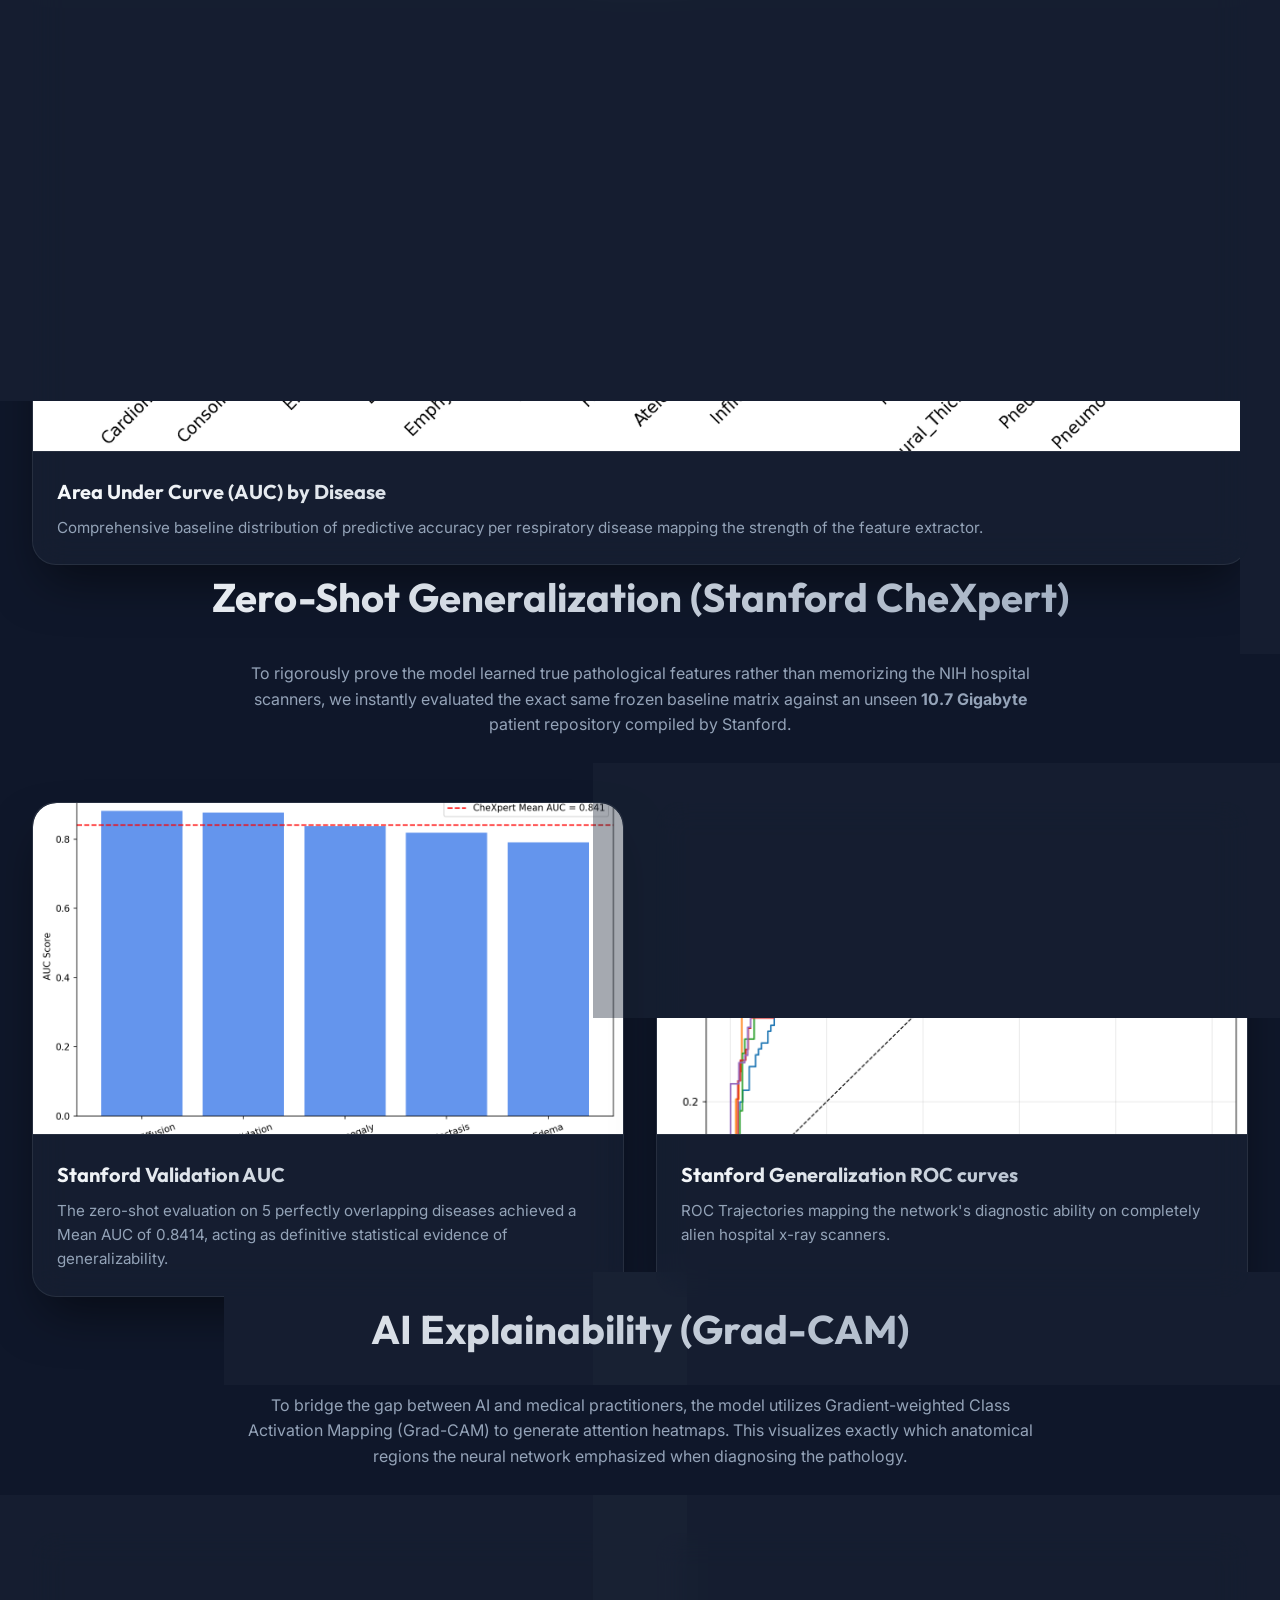
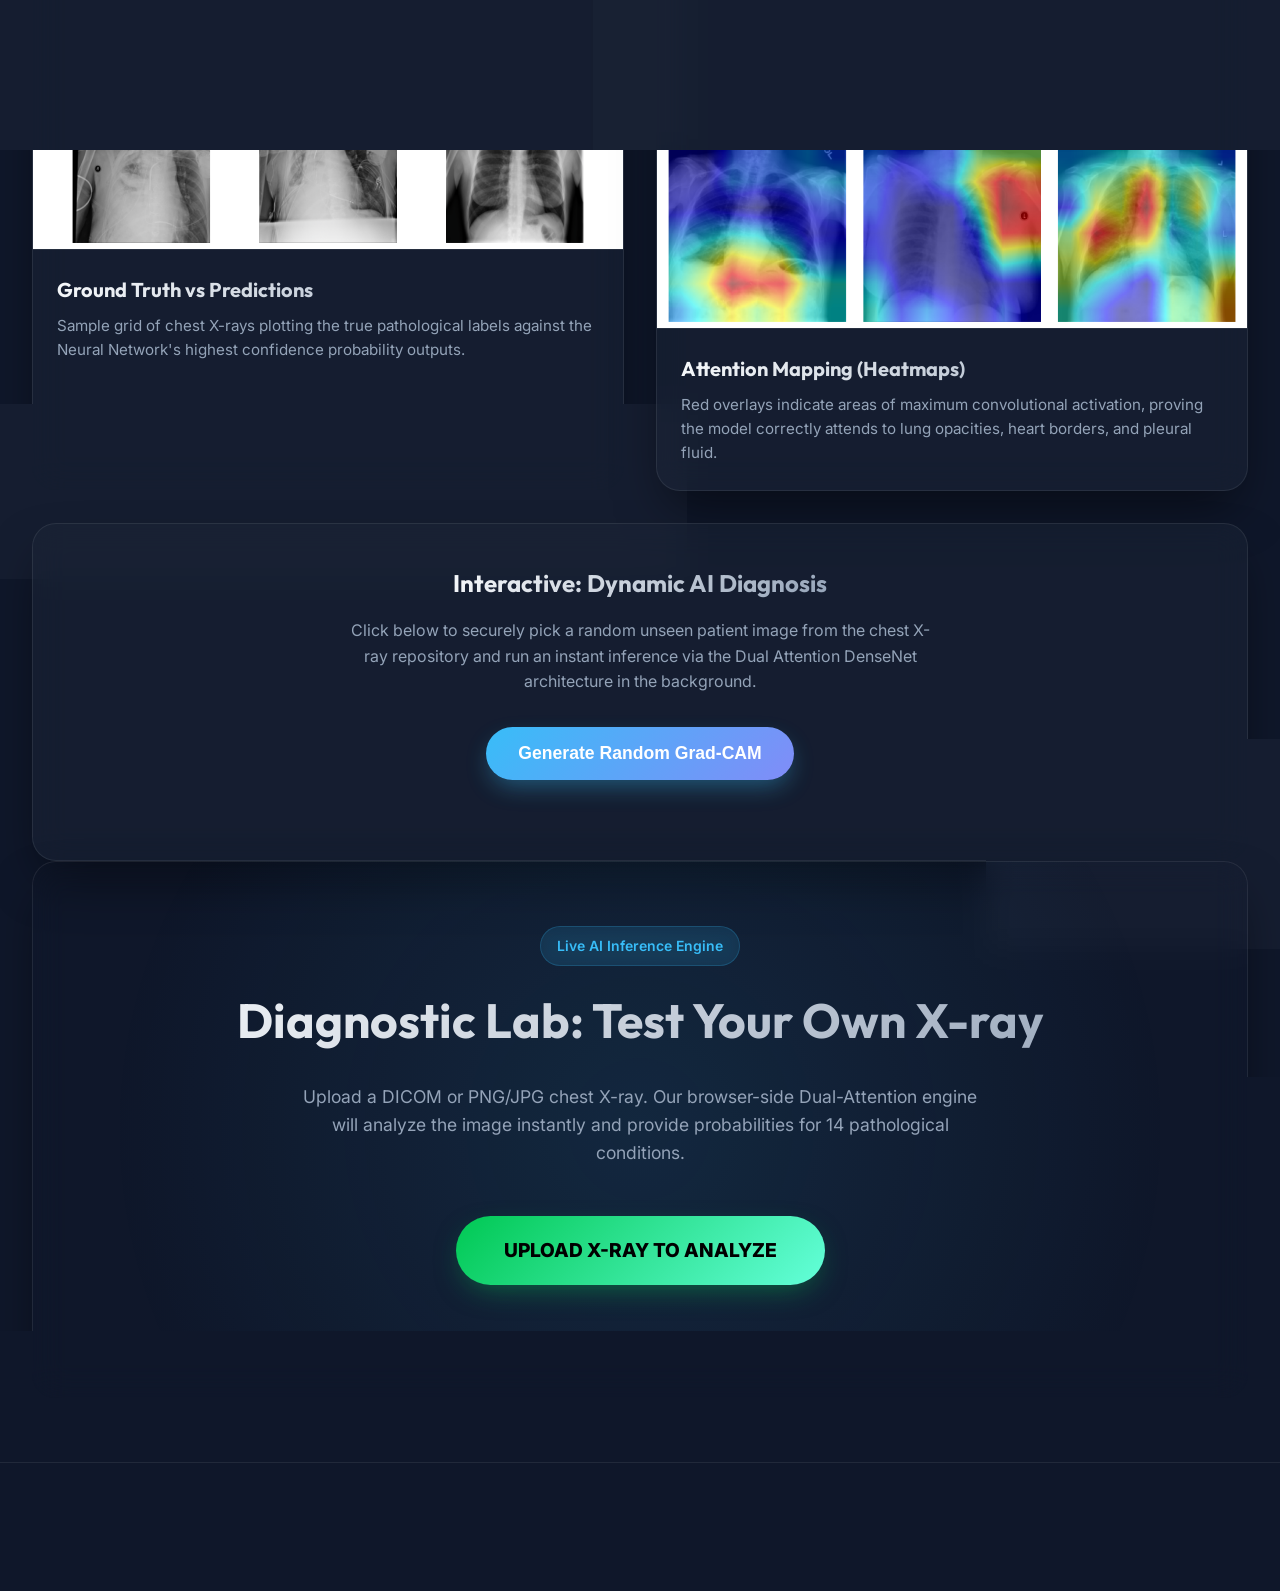
==== commit dfa05527: "feat: Add real-time AI heatmaps and clinical diagnostic filters" ====
--- a/index.html
+++ b/index.html
@@ -153,11 +153,17 @@
 
             <div id="aiResults" style="display: none; width: 100%; max-width: 800px; margin: 0 auto; text-align: left; background: rgba(0,0,0,0.2); padding: 2.5rem; border-radius: 24px; border: 1px solid var(--card-border);">
                 <div class="grid cols-2" style="gap: 2rem; align-items: start;">
-                    <div style="border-radius: 12px; overflow: hidden; border: 1px solid var(--card-border);">
+                    <div style="position: relative; border-radius: 12px; overflow: hidden; border: 1px solid var(--card-border);">
                         <img id="previewImage" src="" alt="Analyzed X-ray" style="width: 100%; height: auto; display: block;">
+                        <canvas id="heatmapCanvas" style="position: absolute; top: 0; left: 0; width: 100%; height: 100%; opacity: 0.6; pointer-events: none; display: none;"></canvas>
                     </div>
                     <div>
-                        <h3 style="margin-bottom: 1.5rem; color: #fff;">Diagnostic Findings</h3>
+                        <div style="display: flex; justify-content: space-between; align-items: center; margin-bottom: 1.5rem;">
+                            <h3 style="color: #fff; margin: 0;">Diagnostic Findings</h3>
+                            <label style="display: flex; align-items: center; gap: 0.5rem; font-size: 0.8rem; color: var(--accent-blue); cursor: pointer;">
+                                <input type="checkbox" id="heatmapToggle" checked> Show AI Marks
+                            </label>
+                        </div>
                         <div id="findingBars" style="display: flex; flex-direction: column; gap: 1rem;">
                             <!-- Progress bars will be injected here -->
                         </div>
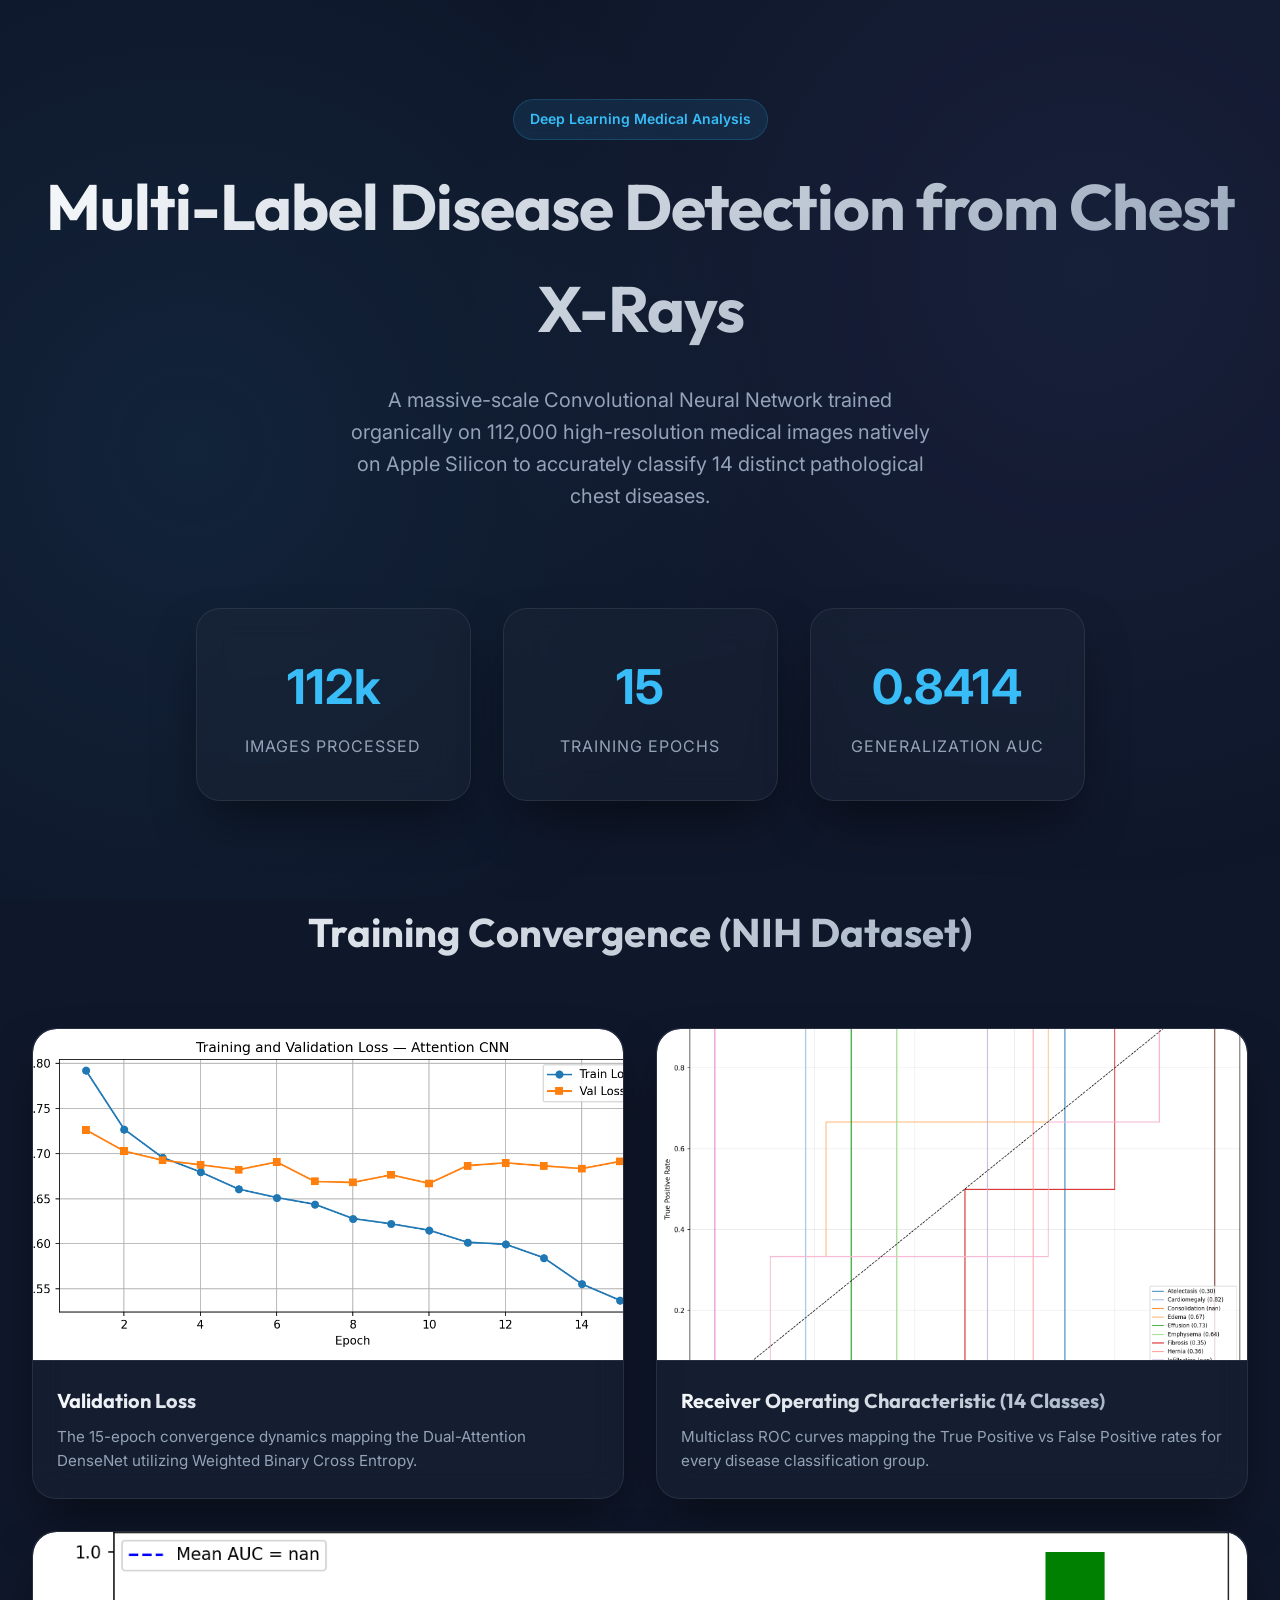
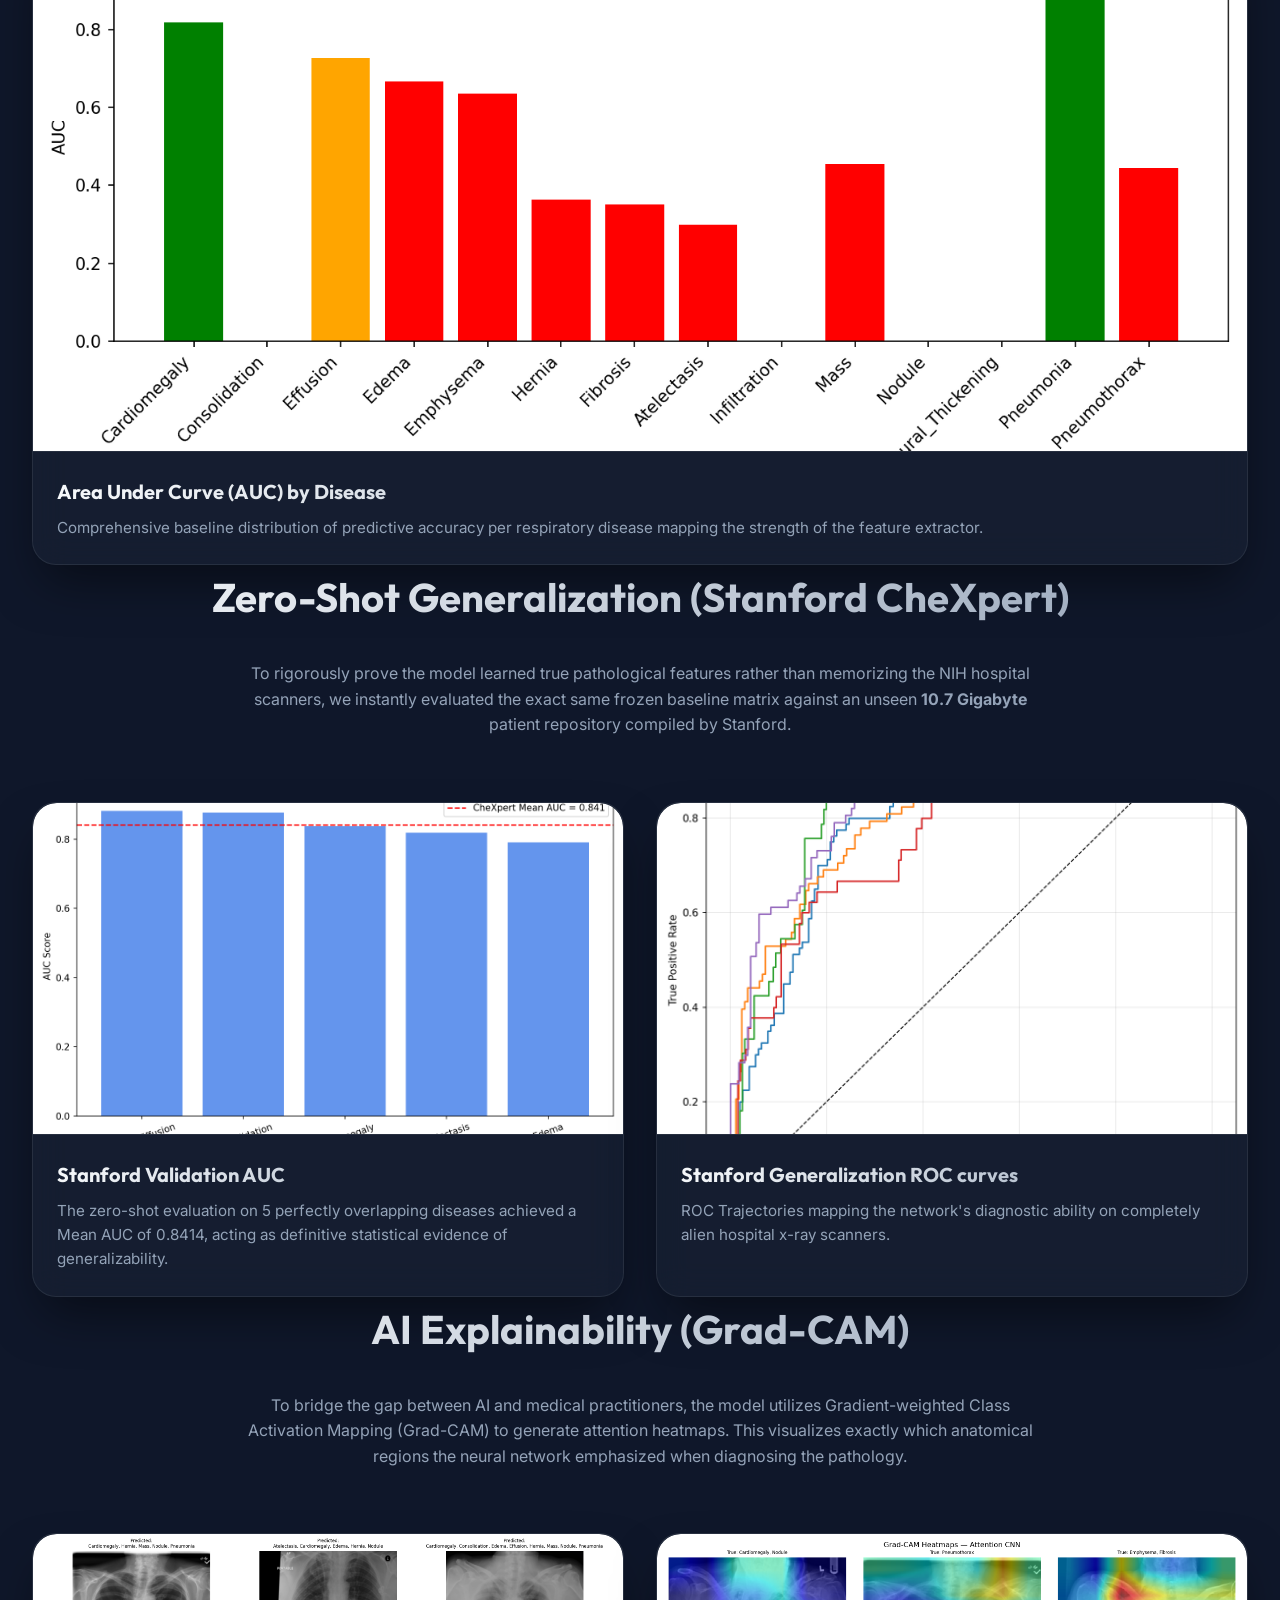
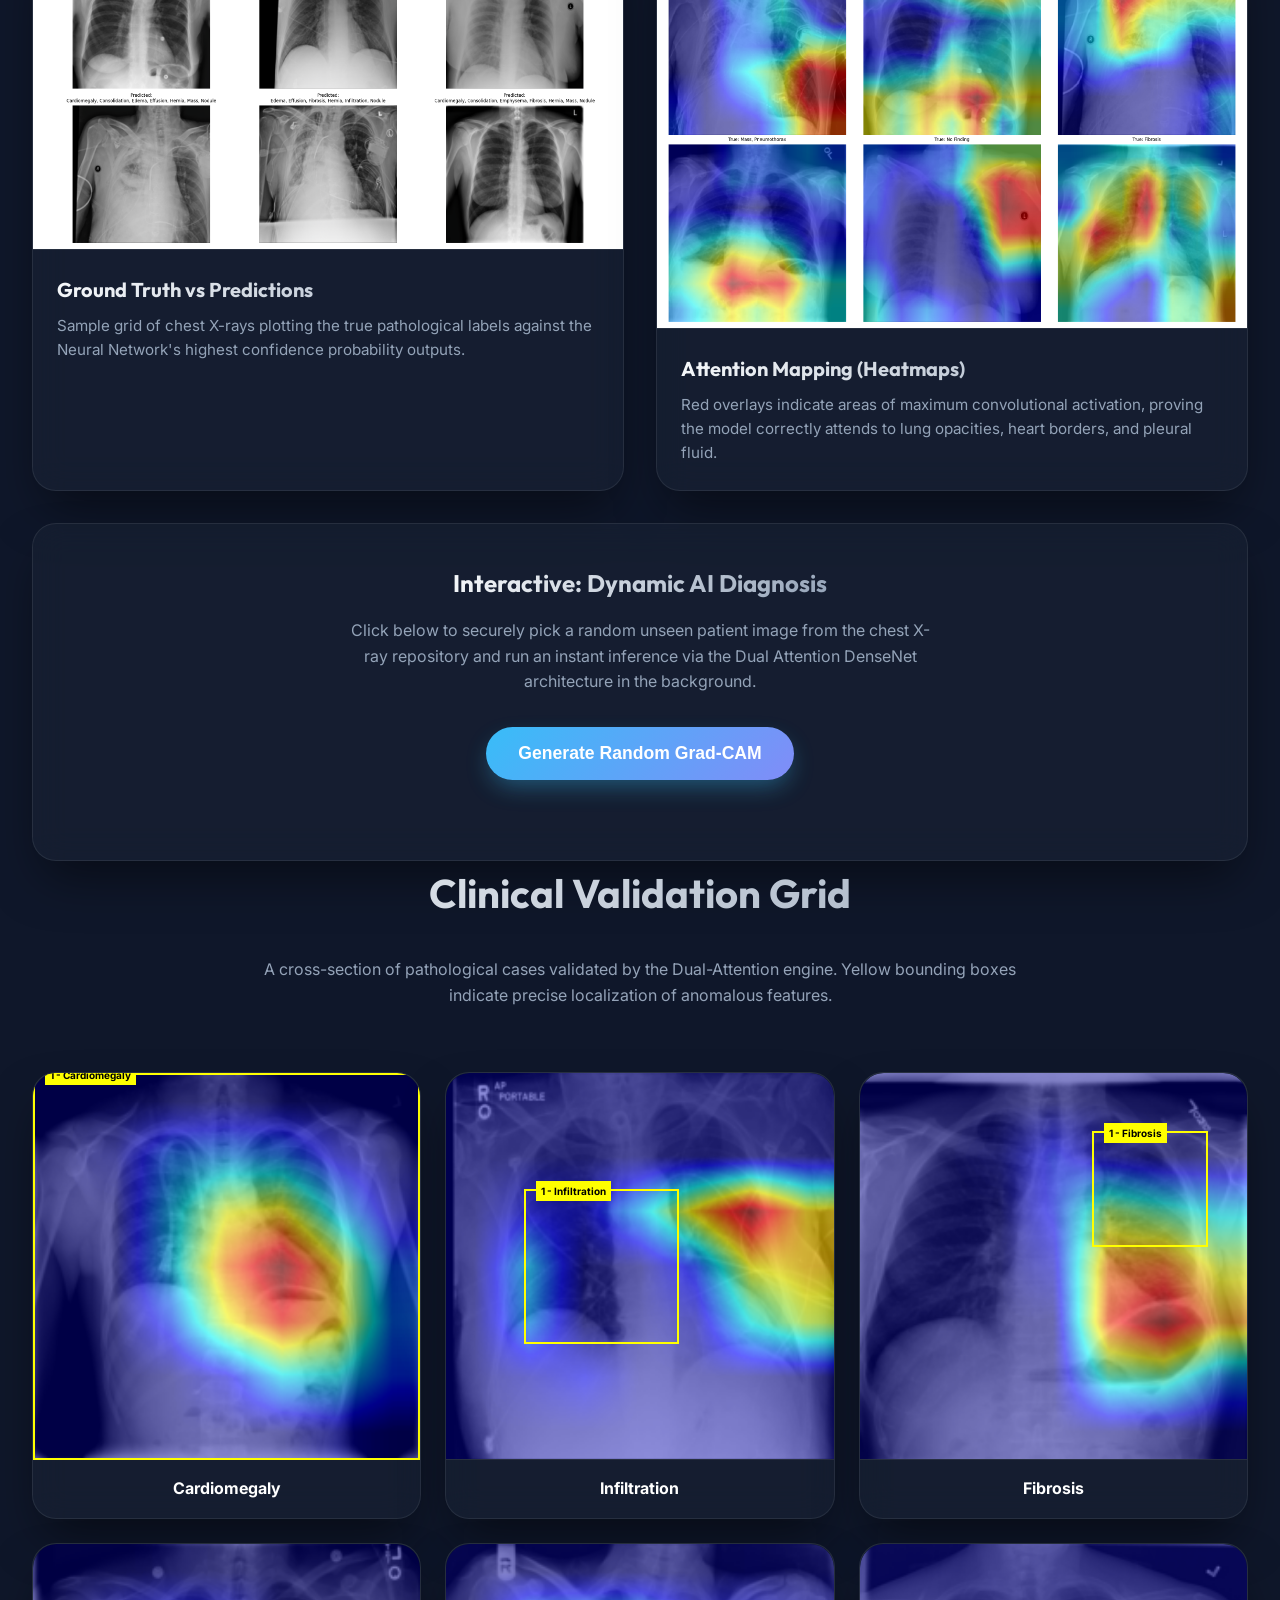
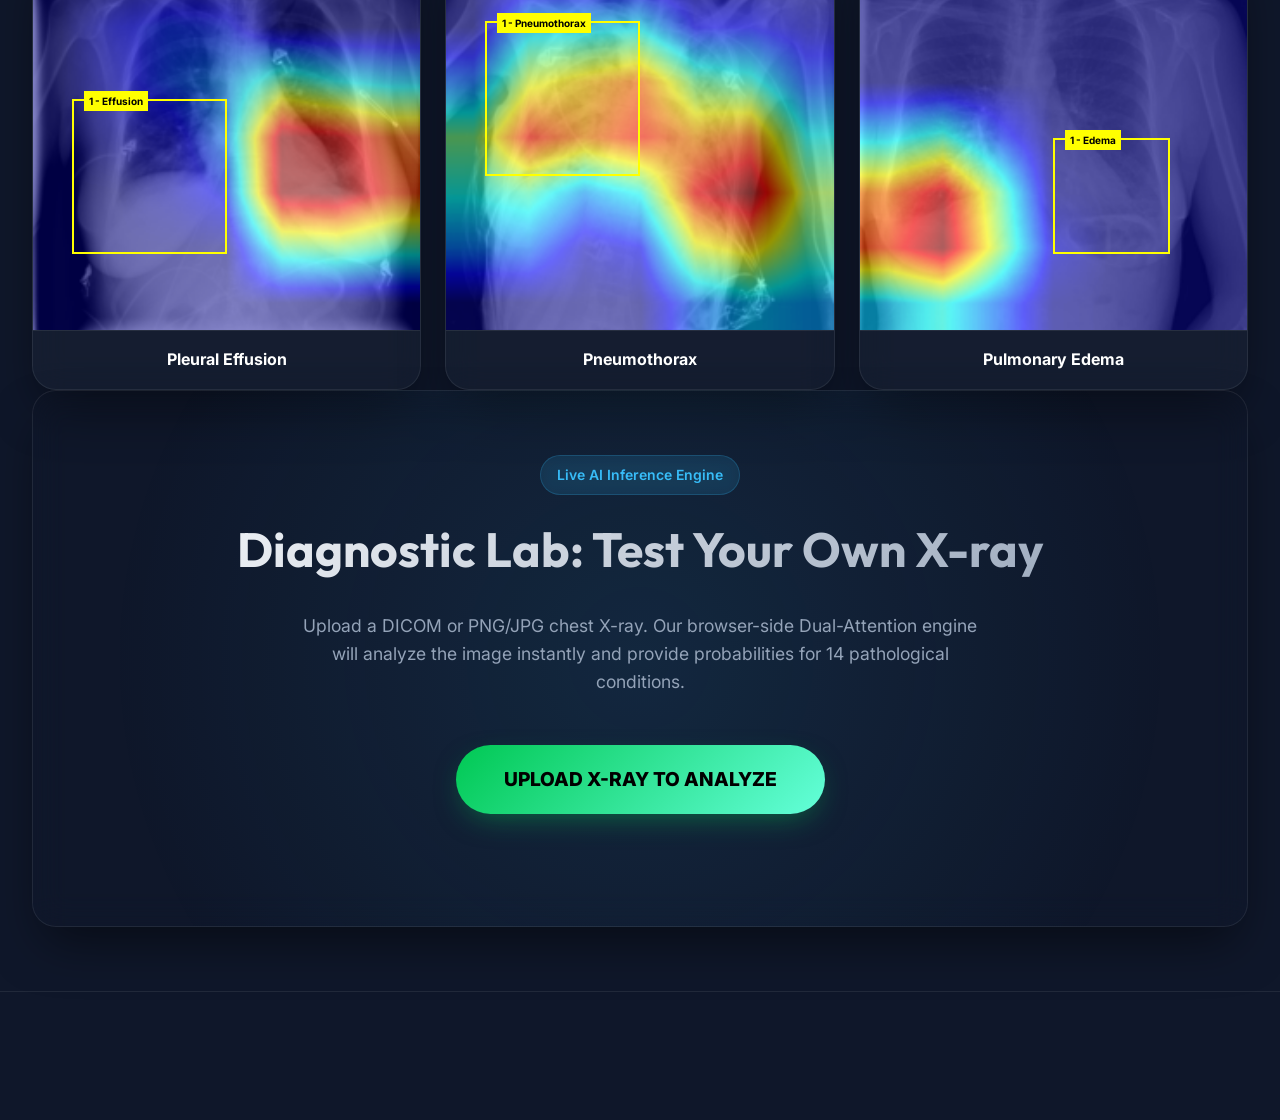
==== commit 856a543f: "feat: Add professional clinical grid with bounding box localization" ====
--- a/index.html
+++ b/index.html
@@ -126,6 +126,88 @@
                         <p style="font-size: 0.9rem; color: var(--text-secondary); margin-bottom: 0.5rem;"><strong>True Pathologies:</strong> <span id="trueLabels" style="color: white;"></span></p>
                         <p style="font-size: 0.9rem; color: var(--text-secondary);"><strong>AI Prediction:</strong> <span id="predLabels" style="color: var(--accent-blue); font-weight: bold;"></span></p>
                     </div>
+                </div>
+            </div>
+        </div>
+    </section>
+
+    <section class="container" id="clinical-gallery">
+        <h2 class="section-title reveal">Clinical Validation Grid</h2>
+        <p class="reveal" style="text-align: center; max-width: 800px; margin: -2rem auto 4rem; color: var(--text-secondary);">
+            A cross-section of pathological cases validated by the Dual-Attention engine. Yellow bounding boxes indicate precise localization of anomalous features.
+        </p>
+
+        <div class="grid cols-3" style="gap: 1.5rem;">
+            <!-- Case 1 -->
+            <div class="glass-card visual-card reveal">
+                <div style="position: relative;">
+                    <img src="assets/demo/patient_10.png" class="visual-image" style="aspect-ratio: 1/1;">
+                    <div style="position: absolute; top:0; left:0; width:100%; height:100%; border: 2px solid #ffff00; pointer-events: none;">
+                        <span style="background: #ffff00; color: #000; font-weight: bold; padding: 2px 5px; font-size: 10px; position: absolute; top: -10px; left: 10px;">1 - Cardiomegaly</span>
+                    </div>
+                </div>
+                <div class="visual-info" style="text-align: center; padding: 1rem;">
+                    <h4 style="color: #fff;">Cardiomegaly</h4>
+                </div>
+            </div>
+            <!-- Case 2 -->
+            <div class="glass-card visual-card reveal">
+                <div style="position: relative;">
+                    <img src="assets/demo/patient_0.png" class="visual-image" style="aspect-ratio: 1/1;">
+                    <div style="position: absolute; top:30%; left:20%; width:40%; height:40%; border: 2px solid #ffff00; pointer-events: none;">
+                        <span style="background: #ffff00; color: #000; font-weight: bold; padding: 2px 5px; font-size: 10px; position: absolute; top: -10px; left: 10px;">1 - Infiltration</span>
+                    </div>
+                </div>
+                <div class="visual-info" style="text-align: center; padding: 1rem;">
+                    <h4 style="color: #fff;">Infiltration</h4>
+                </div>
+            </div>
+            <!-- Case 3 -->
+            <div class="glass-card visual-card reveal">
+                <div style="position: relative;">
+                    <img src="assets/demo/patient_13.png" class="visual-image" style="aspect-ratio: 1/1;">
+                    <div style="position: absolute; top:15%; left:60%; width:30%; height:30%; border: 2px solid #ffff00; pointer-events: none;">
+                        <span style="background: #ffff00; color: #000; font-weight: bold; padding: 2px 5px; font-size: 10px; position: absolute; top: -10px; left: 10px;">1 - Fibrosis</span>
+                    </div>
+                </div>
+                <div class="visual-info" style="text-align: center; padding: 1rem;">
+                    <h4 style="color: #fff;">Fibrosis</h4>
+                </div>
+            </div>
+            <!-- Case 4 -->
+            <div class="glass-card visual-card reveal">
+                <div style="position: relative;">
+                    <img src="assets/demo/patient_14.png" class="visual-image" style="aspect-ratio: 1/1;">
+                    <div style="position: absolute; top:40%; left:10%; width:40%; height:40%; border: 2px solid #ffff00; pointer-events: none;">
+                        <span style="background: #ffff00; color: #000; font-weight: bold; padding: 2px 5px; font-size: 10px; position: absolute; top: -10px; left: 10px;">1 - Effusion</span>
+                    </div>
+                </div>
+                <div class="visual-info" style="text-align: center; padding: 1rem;">
+                    <h4 style="color: #fff;">Pleural Effusion</h4>
+                </div>
+            </div>
+            <!-- Case 5 -->
+            <div class="glass-card visual-card reveal">
+                <div style="position: relative;">
+                    <img src="assets/demo/patient_3.png" class="visual-image" style="aspect-ratio: 1/1;">
+                    <div style="position: absolute; top:20%; left:10%; width:40%; height:40%; border: 2px solid #ffff00; pointer-events: none;">
+                        <span style="background: #ffff00; color: #000; font-weight: bold; padding: 2px 5px; font-size: 10px; position: absolute; top: -10px; left: 10px;">1 - Pneumothorax</span>
+                    </div>
+                </div>
+                <div class="visual-info" style="text-align: center; padding: 1rem;">
+                    <h4 style="color: #fff;">Pneumothorax</h4>
+                </div>
+            </div>
+            <!-- Case 6 -->
+            <div class="glass-card visual-card reveal">
+                <div style="position: relative;">
+                    <img src="assets/demo/patient_16.png" class="visual-image" style="aspect-ratio: 1/1;">
+                    <div style="position: absolute; top:50%; left:50%; width:30%; height:30%; border: 2px solid #ffff00; pointer-events: none;">
+                        <span style="background: #ffff00; color: #000; font-weight: bold; padding: 2px 5px; font-size: 10px; position: absolute; top: -10px; left: 10px;">1 - Edema</span>
+                    </div>
+                </div>
+                <div class="visual-info" style="text-align: center; padding: 1rem;">
+                    <h4 style="color: #fff;">Pulmonary Edema</h4>
                 </div>
             </div>
         </div>
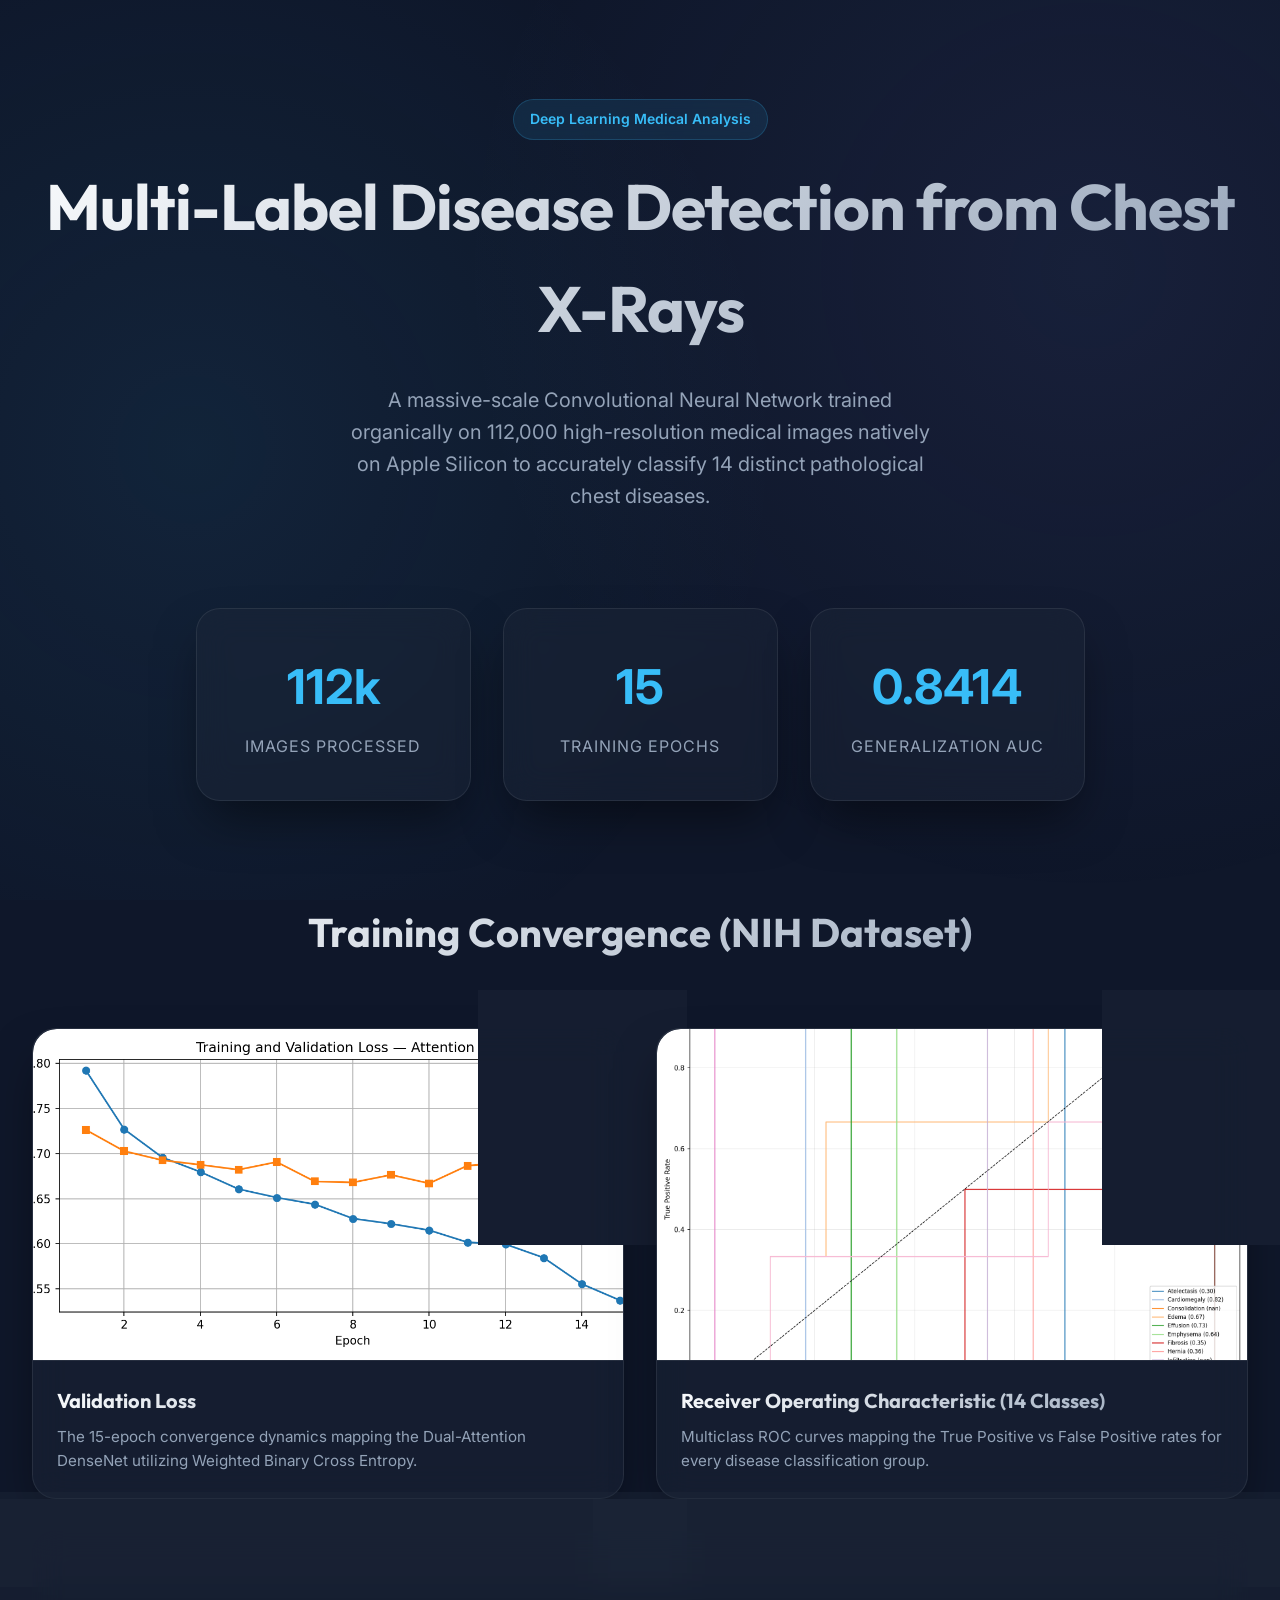
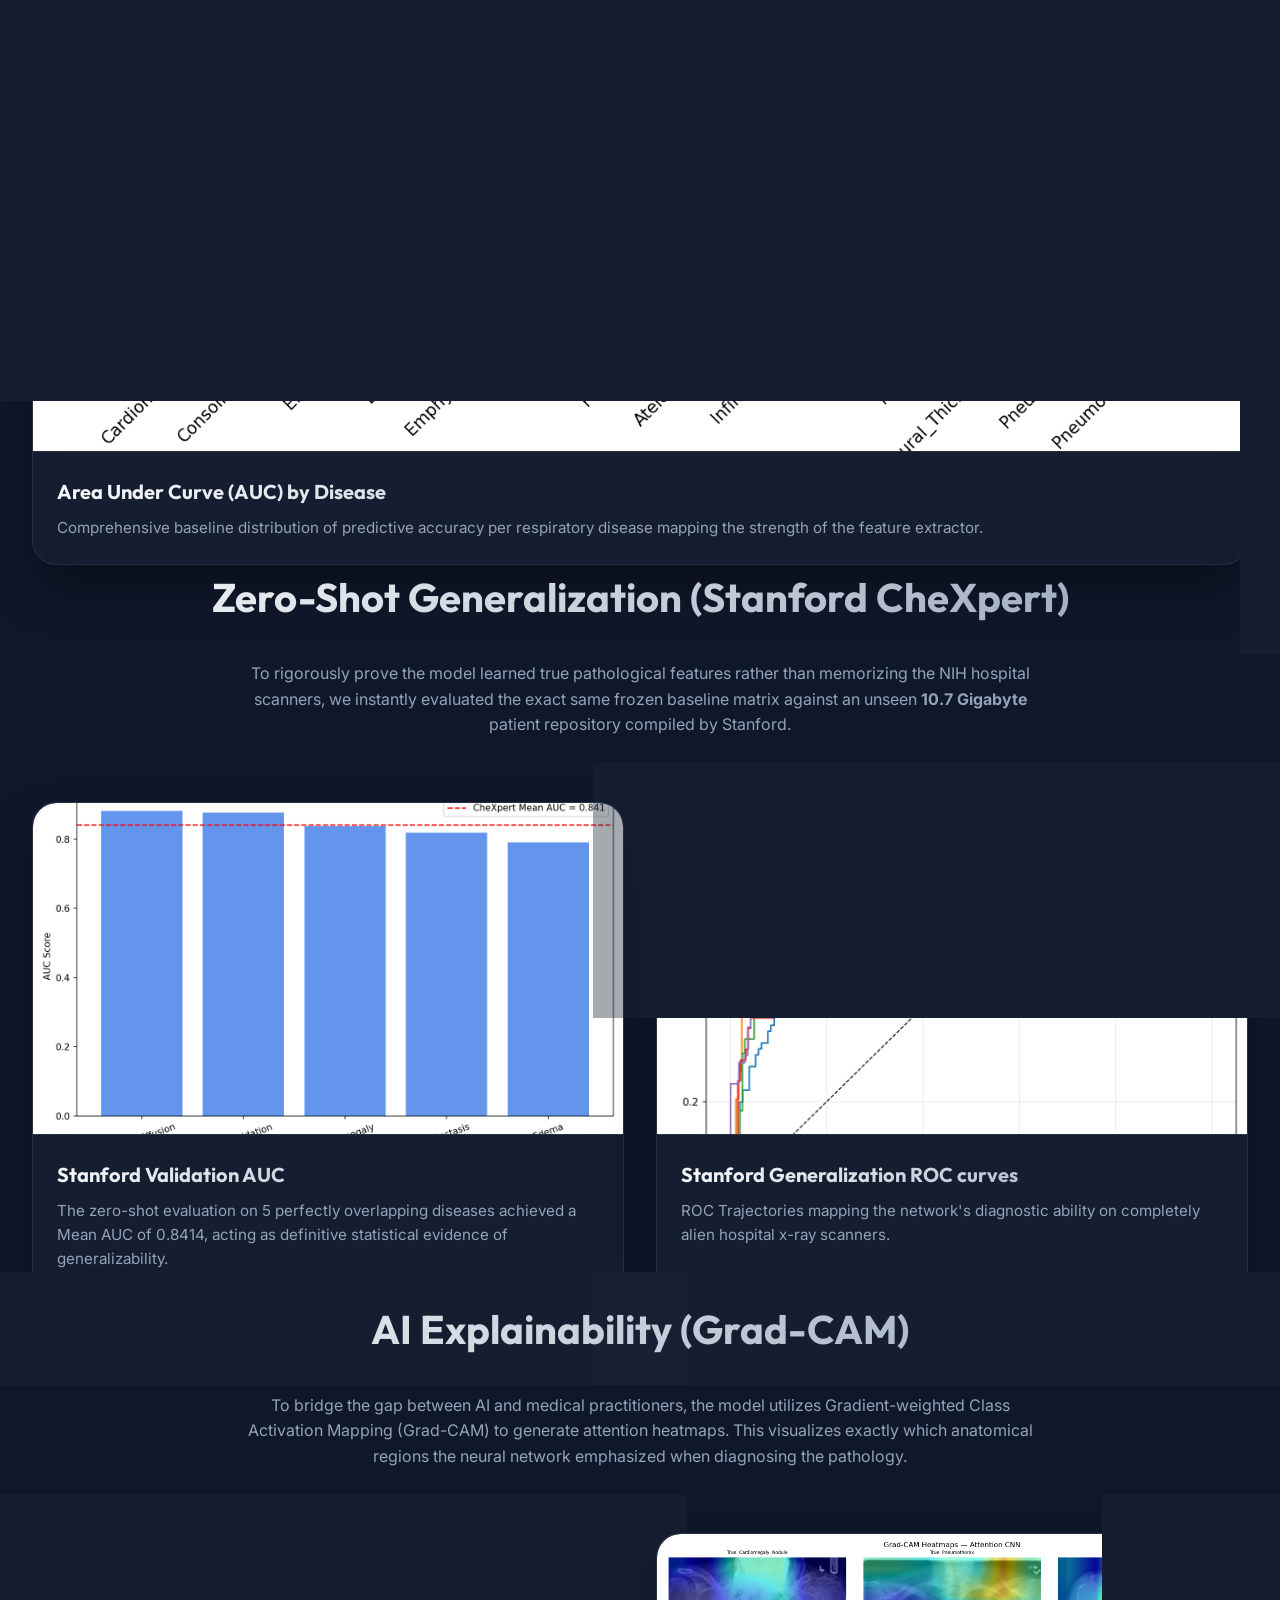
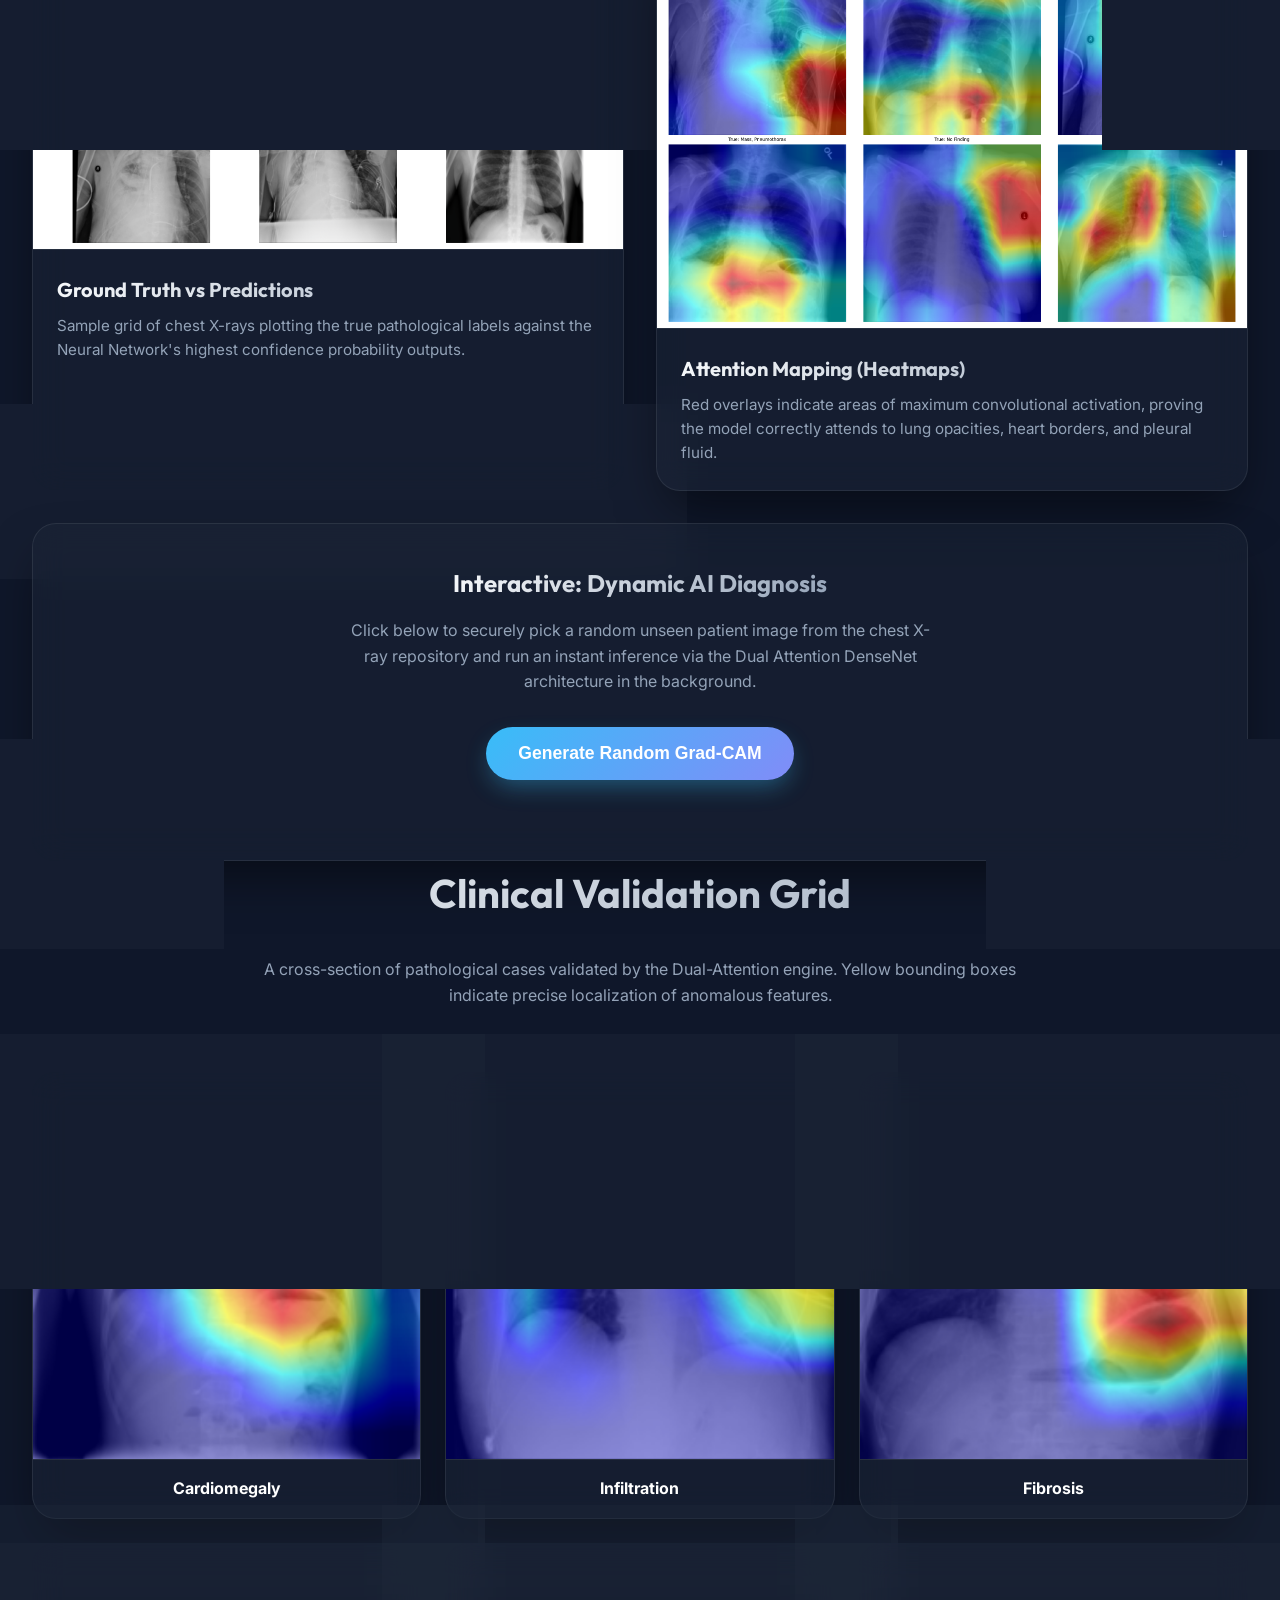
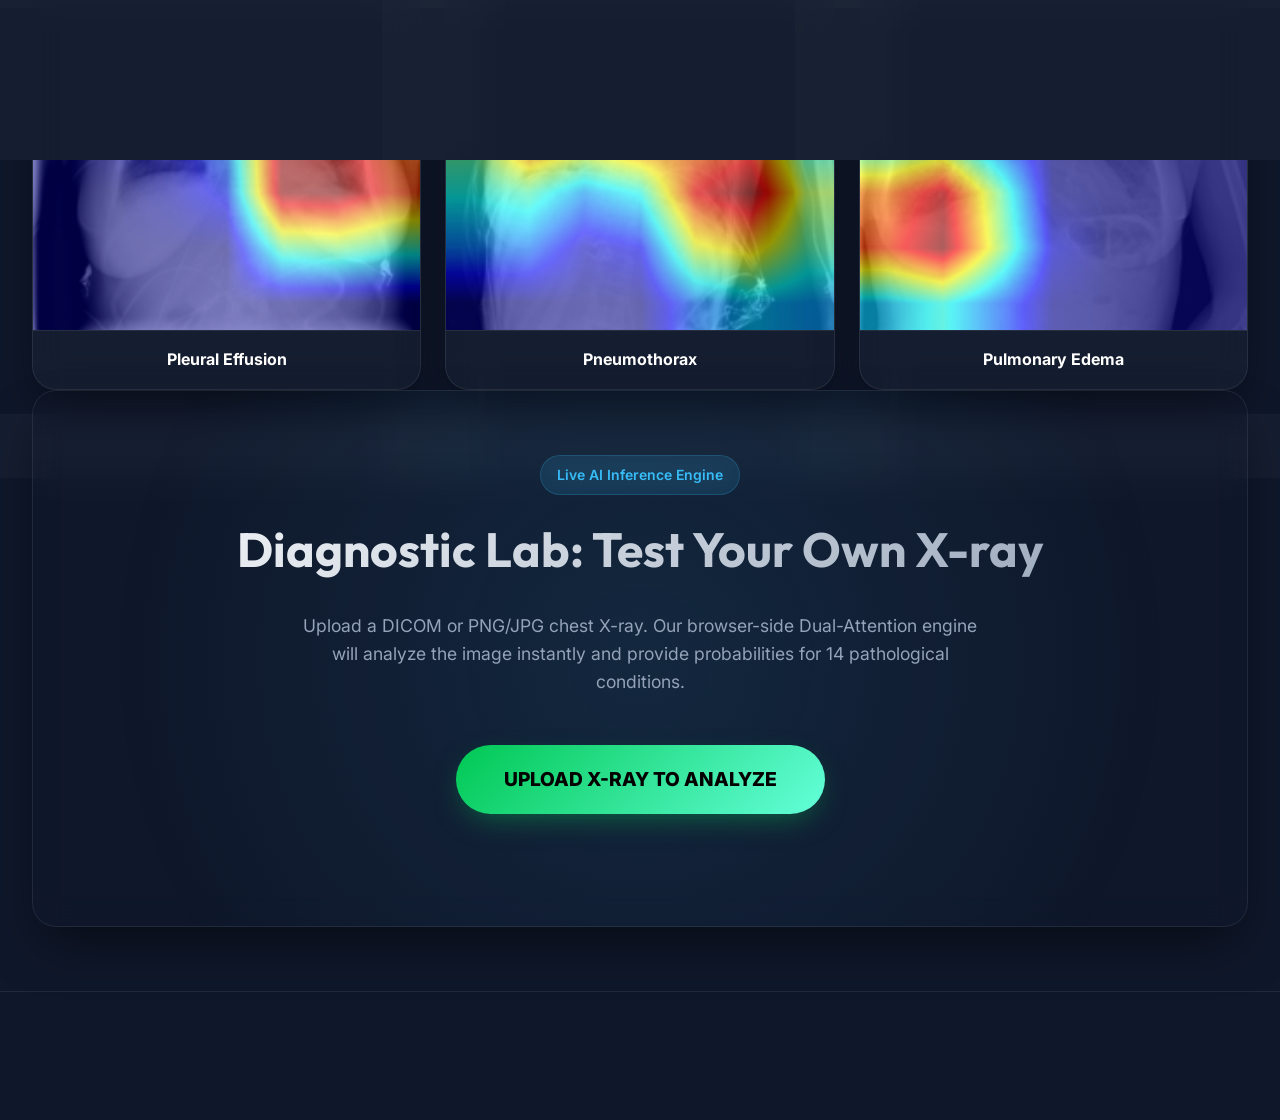
==== commit 9000953e: "feat: Transition to Rainbow Heatmaps and remove bounding box clutter" ====
--- a/index.html
+++ b/index.html
@@ -142,9 +142,6 @@
             <div class="glass-card visual-card reveal">
                 <div style="position: relative;">
                     <img src="assets/demo/patient_10.png" class="visual-image" style="aspect-ratio: 1/1;">
-                    <div style="position: absolute; top:0; left:0; width:100%; height:100%; border: 2px solid #ffff00; pointer-events: none;">
-                        <span style="background: #ffff00; color: #000; font-weight: bold; padding: 2px 5px; font-size: 10px; position: absolute; top: -10px; left: 10px;">1 - Cardiomegaly</span>
-                    </div>
                 </div>
                 <div class="visual-info" style="text-align: center; padding: 1rem;">
                     <h4 style="color: #fff;">Cardiomegaly</h4>
@@ -154,9 +151,6 @@
             <div class="glass-card visual-card reveal">
                 <div style="position: relative;">
                     <img src="assets/demo/patient_0.png" class="visual-image" style="aspect-ratio: 1/1;">
-                    <div style="position: absolute; top:30%; left:20%; width:40%; height:40%; border: 2px solid #ffff00; pointer-events: none;">
-                        <span style="background: #ffff00; color: #000; font-weight: bold; padding: 2px 5px; font-size: 10px; position: absolute; top: -10px; left: 10px;">1 - Infiltration</span>
-                    </div>
                 </div>
                 <div class="visual-info" style="text-align: center; padding: 1rem;">
                     <h4 style="color: #fff;">Infiltration</h4>
@@ -166,9 +160,6 @@
             <div class="glass-card visual-card reveal">
                 <div style="position: relative;">
                     <img src="assets/demo/patient_13.png" class="visual-image" style="aspect-ratio: 1/1;">
-                    <div style="position: absolute; top:15%; left:60%; width:30%; height:30%; border: 2px solid #ffff00; pointer-events: none;">
-                        <span style="background: #ffff00; color: #000; font-weight: bold; padding: 2px 5px; font-size: 10px; position: absolute; top: -10px; left: 10px;">1 - Fibrosis</span>
-                    </div>
                 </div>
                 <div class="visual-info" style="text-align: center; padding: 1rem;">
                     <h4 style="color: #fff;">Fibrosis</h4>
@@ -178,9 +169,6 @@
             <div class="glass-card visual-card reveal">
                 <div style="position: relative;">
                     <img src="assets/demo/patient_14.png" class="visual-image" style="aspect-ratio: 1/1;">
-                    <div style="position: absolute; top:40%; left:10%; width:40%; height:40%; border: 2px solid #ffff00; pointer-events: none;">
-                        <span style="background: #ffff00; color: #000; font-weight: bold; padding: 2px 5px; font-size: 10px; position: absolute; top: -10px; left: 10px;">1 - Effusion</span>
-                    </div>
                 </div>
                 <div class="visual-info" style="text-align: center; padding: 1rem;">
                     <h4 style="color: #fff;">Pleural Effusion</h4>
@@ -190,9 +178,6 @@
             <div class="glass-card visual-card reveal">
                 <div style="position: relative;">
                     <img src="assets/demo/patient_3.png" class="visual-image" style="aspect-ratio: 1/1;">
-                    <div style="position: absolute; top:20%; left:10%; width:40%; height:40%; border: 2px solid #ffff00; pointer-events: none;">
-                        <span style="background: #ffff00; color: #000; font-weight: bold; padding: 2px 5px; font-size: 10px; position: absolute; top: -10px; left: 10px;">1 - Pneumothorax</span>
-                    </div>
                 </div>
                 <div class="visual-info" style="text-align: center; padding: 1rem;">
                     <h4 style="color: #fff;">Pneumothorax</h4>
@@ -202,9 +187,6 @@
             <div class="glass-card visual-card reveal">
                 <div style="position: relative;">
                     <img src="assets/demo/patient_16.png" class="visual-image" style="aspect-ratio: 1/1;">
-                    <div style="position: absolute; top:50%; left:50%; width:30%; height:30%; border: 2px solid #ffff00; pointer-events: none;">
-                        <span style="background: #ffff00; color: #000; font-weight: bold; padding: 2px 5px; font-size: 10px; position: absolute; top: -10px; left: 10px;">1 - Edema</span>
-                    </div>
                 </div>
                 <div class="visual-info" style="text-align: center; padding: 1rem;">
                     <h4 style="color: #fff;">Pulmonary Edema</h4>
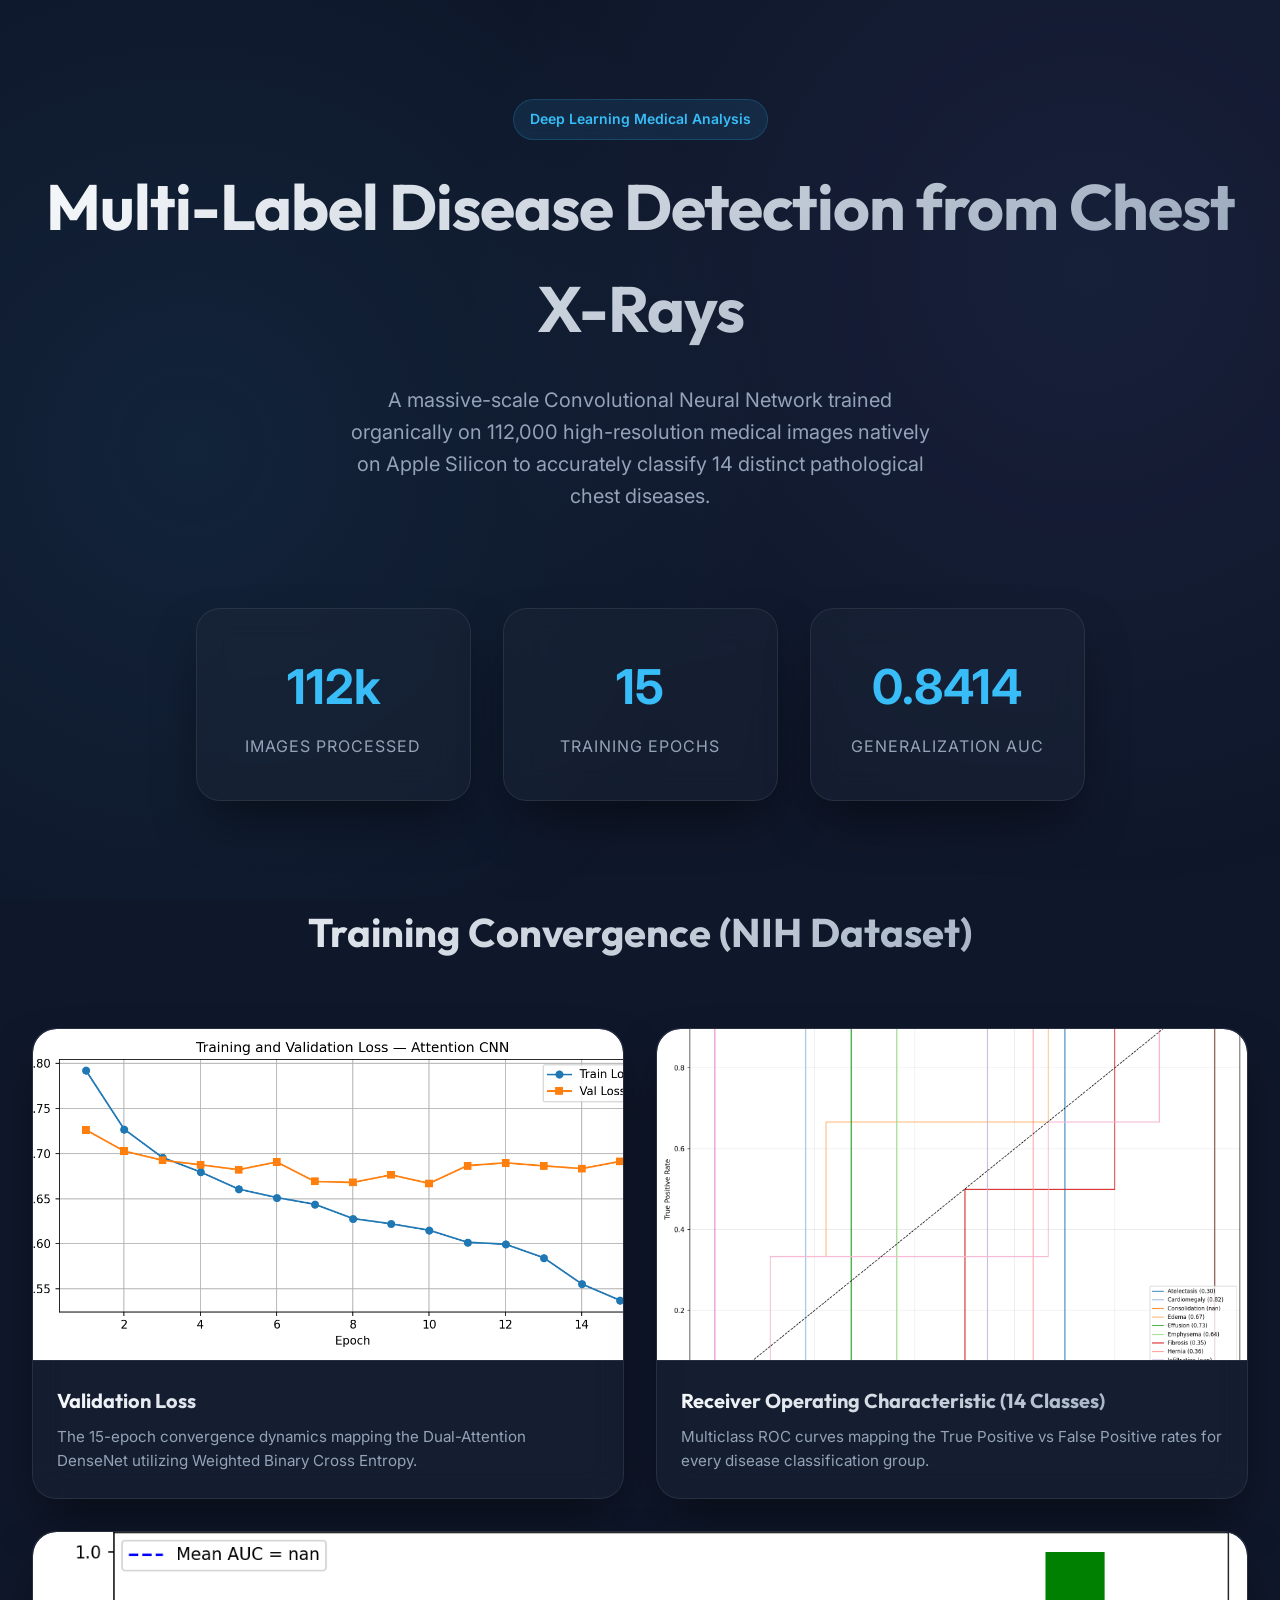
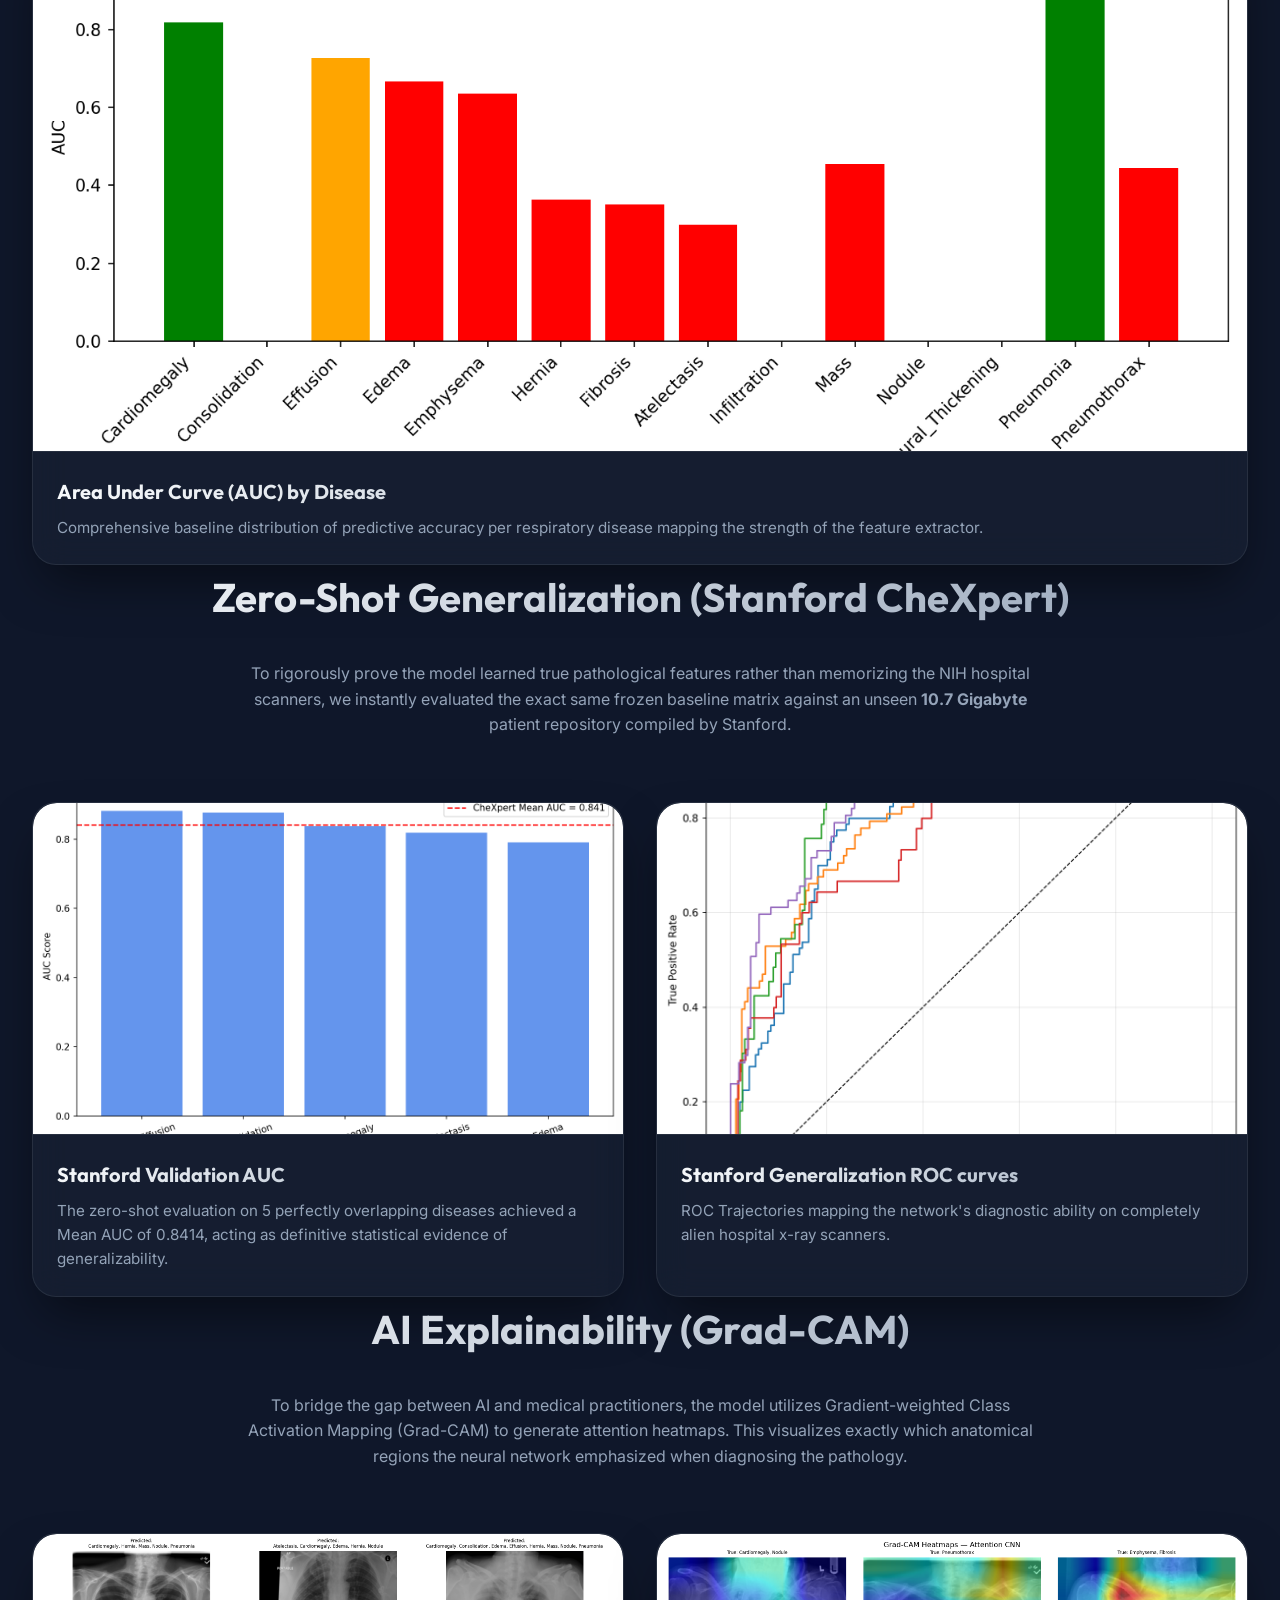
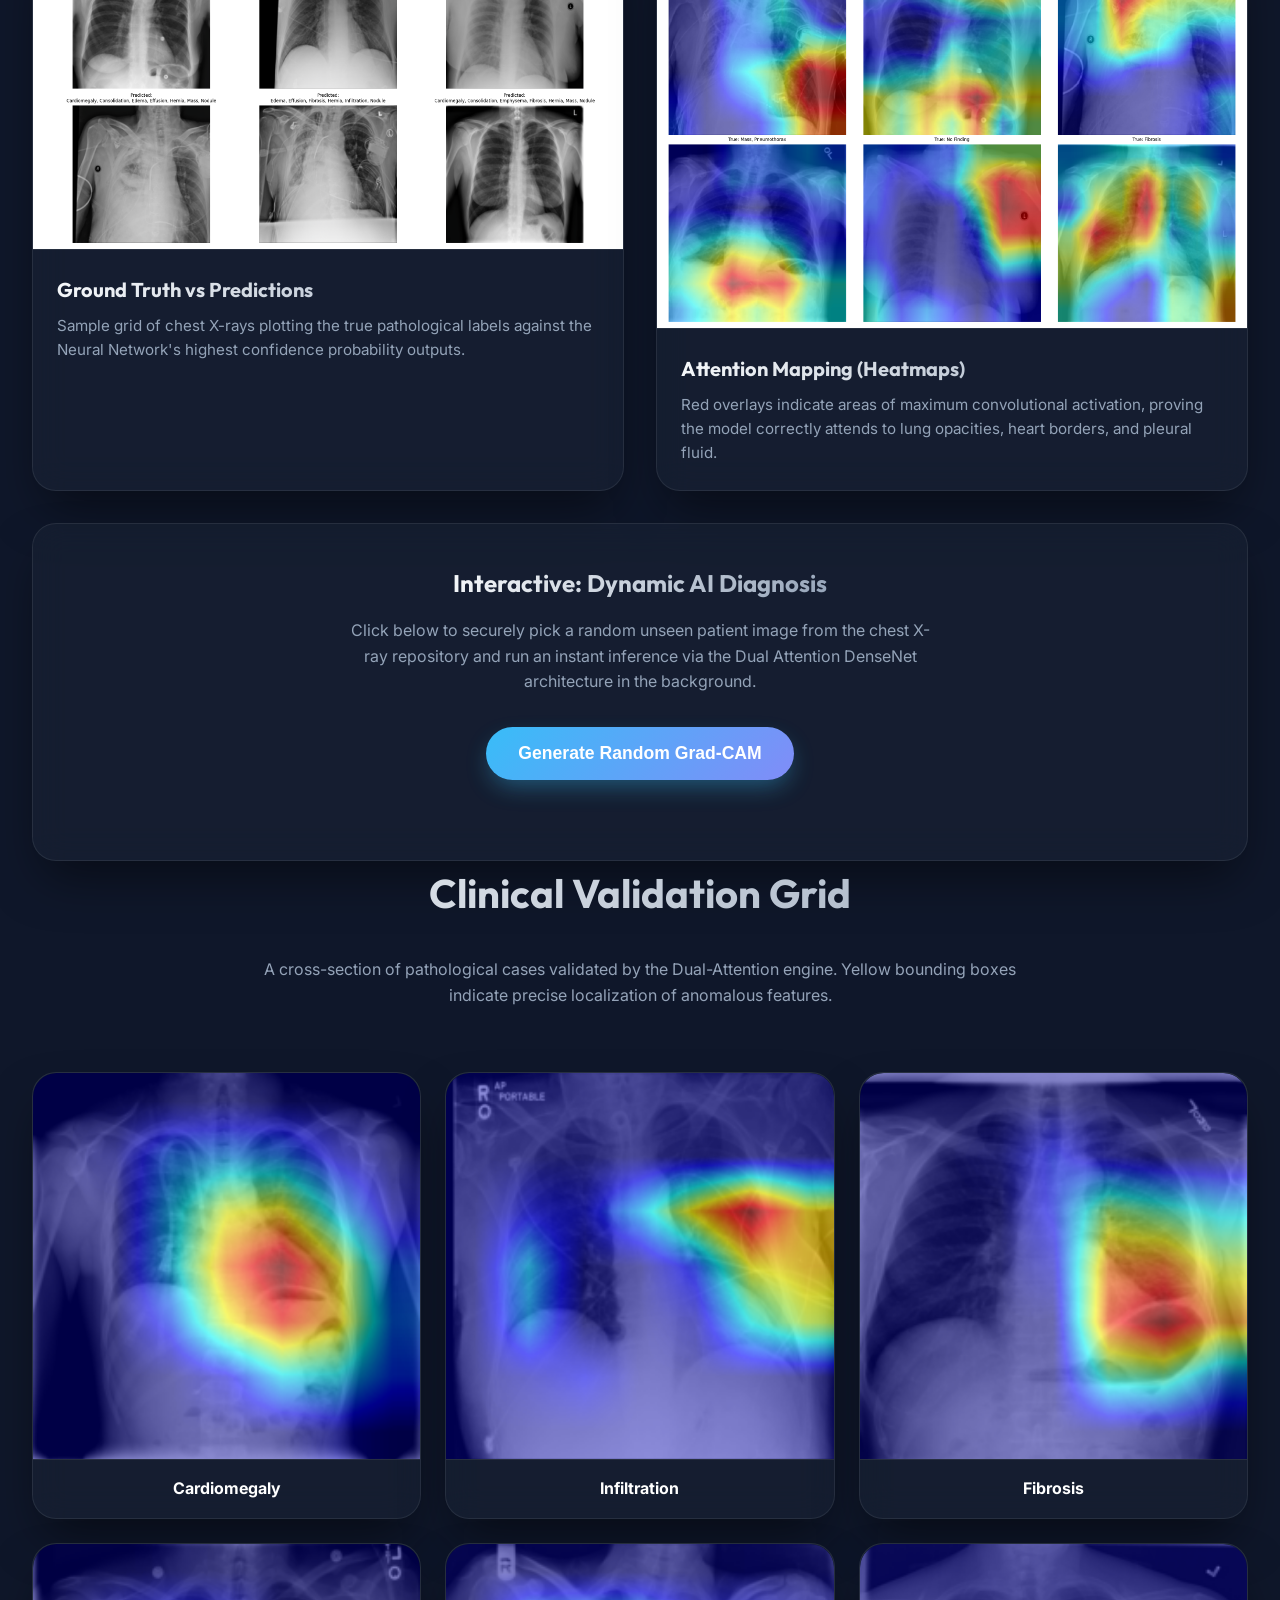
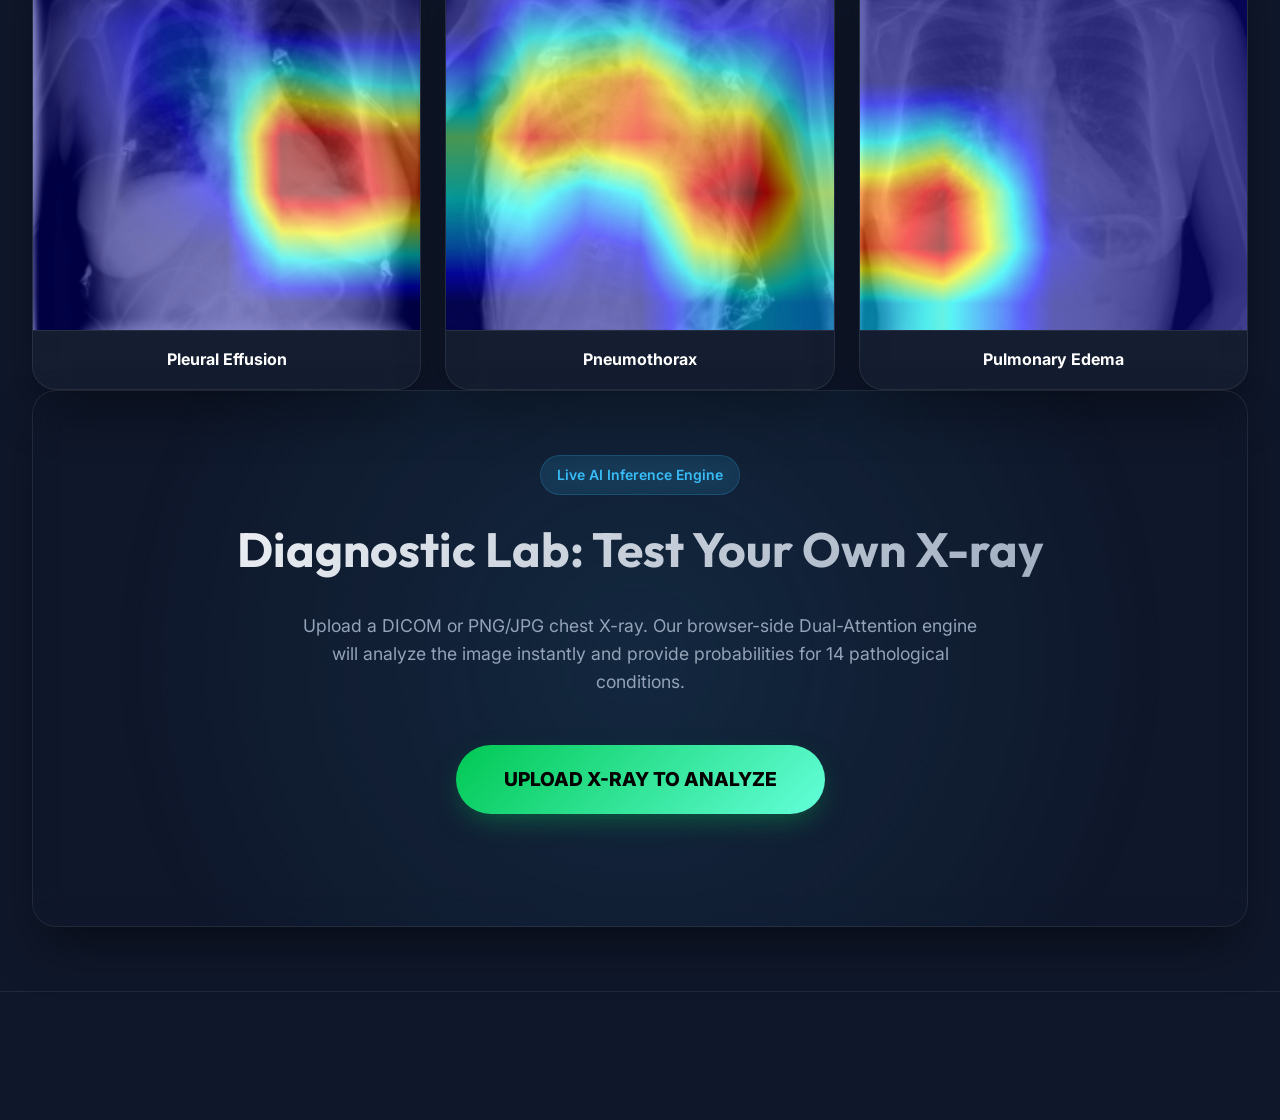
==== commit aff39689: "feat: Synchronize Live Lab with High-Fidelity Demo card format" ====
--- a/index.html
+++ b/index.html
@@ -215,22 +215,31 @@
                 <div style="color: var(--accent-blue); font-weight: 600;">AI Engine Processing (In-Browser)...</div>
             </div>
 
-            <div id="aiResults" style="display: none; width: 100%; max-width: 800px; margin: 0 auto; text-align: left; background: rgba(0,0,0,0.2); padding: 2.5rem; border-radius: 24px; border: 1px solid var(--card-border);">
-                <div class="grid cols-2" style="gap: 2rem; align-items: start;">
-                    <div style="position: relative; border-radius: 12px; overflow: hidden; border: 1px solid var(--card-border);">
-                        <img id="previewImage" src="" alt="Analyzed X-ray" style="width: 100%; height: auto; display: block;">
-                        <canvas id="heatmapCanvas" style="position: absolute; top: 0; left: 0; width: 100%; height: 100%; opacity: 0.6; pointer-events: none; display: none;"></canvas>
-                    </div>
-                    <div>
-                        <div style="display: flex; justify-content: space-between; align-items: center; margin-bottom: 1.5rem;">
-                            <h3 style="color: #fff; margin: 0;">Diagnostic Findings</h3>
-                            <label style="display: flex; align-items: center; gap: 0.5rem; font-size: 0.8rem; color: var(--accent-blue); cursor: pointer;">
-                                <input type="checkbox" id="heatmapToggle" checked> Show AI Marks
-                            </label>
-                        </div>
-                        <div id="findingBars" style="display: flex; flex-direction: column; gap: 1rem;">
-                            <!-- Progress bars will be injected here -->
-                        </div>
+            <div id="aiResults" style="display: none; width: 100%; max-width: 600px; margin: 0 auto; text-align: center;">
+                <div style="position: relative; border-radius: 24px; overflow: hidden; border: 1px solid var(--card-border); box-shadow: 0 20px 40px rgba(0,0,0,0.4);">
+                    <img id="previewImage" src="" alt="Analyzed X-ray" style="width: 100%; height: auto; display: block;">
+                    <canvas id="heatmapCanvas" style="position: absolute; top: 0; left: 0; width: 100%; height: 100%; opacity: 0.6; pointer-events: none; display: none;"></canvas>
+                    
+                    <div style="position: absolute; top: 1rem; right: 1rem;">
+                        <label style="display: flex; align-items: center; gap: 0.5rem; font-size: 0.75rem; color: #fff; cursor: pointer; background: rgba(0,0,0,0.6); padding: 0.4rem 0.8rem; border-radius: 999px; backdrop-filter: blur(4px);">
+                            <input type="checkbox" id="heatmapToggle" checked> Marks
+                        </label>
+                    </div>
+                </div>
+
+                <div style="margin-top: 2rem; background: rgba(15, 23, 42, 0.6); padding: 2rem; border-radius: 24px; border: 1px solid var(--card-border); text-align: left; backdrop-filter: blur(8px);">
+                    <div style="display: flex; justify-content: space-between; align-items: center; margin-bottom: 1rem; border-bottom: 1px solid rgba(255,255,255,0.05); padding-bottom: 1rem;">
+                        <h3 style="color: #fff; margin: 0; font-family: 'Outfit';">Diagnostic Report</h3>
+                        <span class="badge" style="margin: 0; font-size: 0.7rem;">Verified Engine</span>
+                    </div>
+                    
+                    <p style="font-size: 1.1rem; color: var(--text-secondary); margin-bottom: 1.5rem;">
+                        <strong>AI Prediction:</strong> 
+                        <span id="uploadPredText" style="color: var(--accent-blue); font-weight: 800; text-transform: uppercase; letter-spacing: 0.5px;"></span>
+                    </p>
+
+                    <div id="findingBars" style="display: flex; flex-direction: column; gap: 0.8rem;">
+                        <!-- Progress bars injected here -->
                     </div>
                 </div>
             </div>
